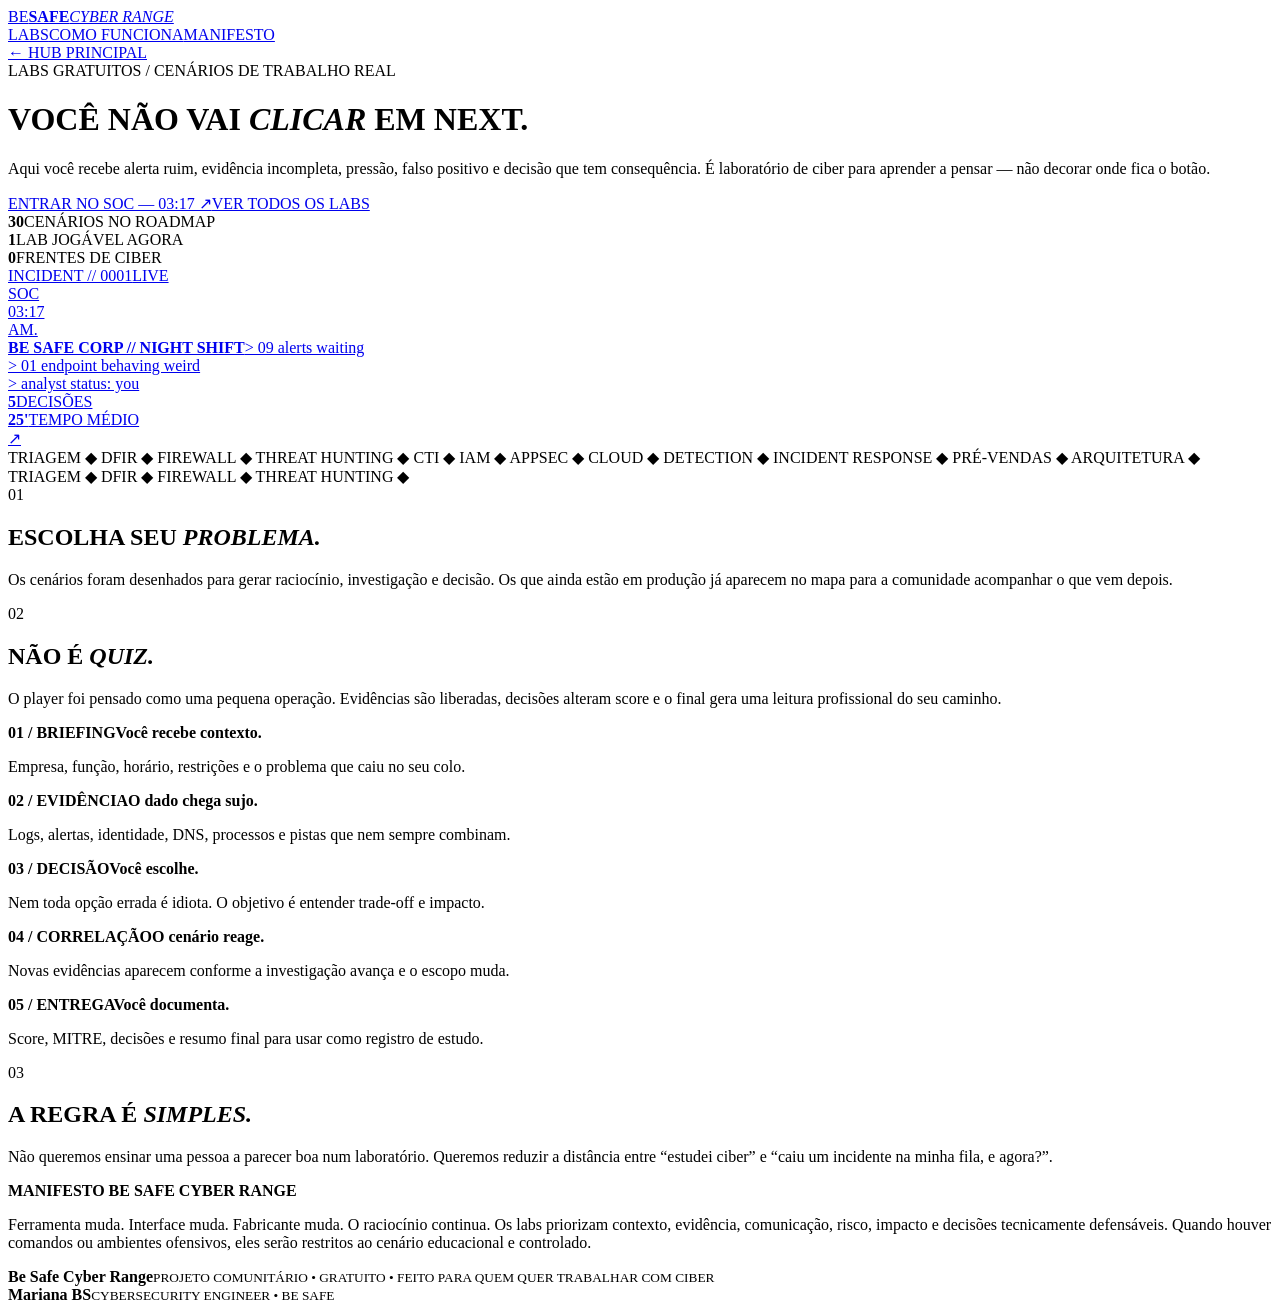
==== index.html @ 9bf20bd2 "Add files via upload" ====
<!doctype html>
<html lang="pt-BR">
<head>
  <meta charset="UTF-8" />
  <meta name="viewport" content="width=device-width, initial-scale=1.0" />
  <meta name="description" content="Be Safe Cyber Range: laboratórios gratuitos de cibersegurança baseados em decisões e cenários de trabalho real." />
  <meta name="theme-color" content="#08090a" />
  <title>Be Safe Cyber Range | Labs que parecem trabalho real</title>
  <link rel="stylesheet" href="assets/styles.css" />
</head>
<body>
  <div class="noise"></div>
  <nav class="nav">
    <a class="brand" href="#top"><span>BE</span><strong>SAFE</strong><i>CYBER RANGE</i></a>
    <div class="nav-links"><a href="#labs">LABS</a><a href="#como-funciona">COMO FUNCIONA</a><a href="#manifesto">MANIFESTO</a></div>
    <a class="nav-cta" href="https://marianabsctba.github.io/Be_Safe_Academy/">← HUB PRINCIPAL</a>
  </nav>

  <header class="hero" id="top">
    <div class="hero-copy">
      <div class="eyebrow"><span></span> LABS GRATUITOS / CENÁRIOS DE TRABALHO REAL</div>
      <h1>VOCÊ NÃO VAI <em>CLICAR</em> EM NEXT.</h1>
      <p>Aqui você recebe alerta ruim, evidência incompleta, pressão, falso positivo e decisão que tem consequência. É laboratório de ciber para aprender a pensar — não decorar onde fica o botão.</p>
      <div class="hero-actions"><a class="button button-primary" href="lab.html?id=soc-0317">ENTRAR NO SOC — 03:17 ↗</a><a class="button button-ghost" href="#labs">VER TODOS OS LABS</a></div>
      <div class="hero-stats">
        <div><strong data-total-labs>30</strong><span>CENÁRIOS NO ROADMAP</span></div>
        <div><strong data-live-labs>1</strong><span>LAB JOGÁVEL AGORA</span></div>
        <div><strong data-track-count>0</strong><span>FRENTES DE CIBER</span></div>
      </div>
    </div>

    <a class="range-card" href="lab.html?id=soc-0317">
      <div class="range-top"><span>INCIDENT // 0001</span><span class="live-dot">LIVE</span></div>
      <div class="range-title">SOC<br>03:17<br>AM.</div>
      <div class="range-terminal"><b>BE SAFE CORP // NIGHT SHIFT</b>&gt; 09 alerts waiting<br>&gt; 01 endpoint behaving weird<br>&gt; analyst status: you<span class="cursor"></span></div>
      <div class="range-footer"><div><strong>5</strong><span>DECISÕES</span></div><div><strong>25'</strong><span>TEMPO MÉDIO</span></div><span class="arrow">↗</span></div>
    </a>
  </header>

  <div class="ticker"><div>TRIAGEM ◆ DFIR ◆ FIREWALL ◆ THREAT HUNTING ◆ CTI ◆ IAM ◆ APPSEC ◆ CLOUD ◆ DETECTION ◆ INCIDENT RESPONSE ◆ PRÉ-VENDAS ◆ ARQUITETURA ◆ TRIAGEM ◆ DFIR ◆ FIREWALL ◆ THREAT HUNTING ◆</div></div>

  <section class="section" id="labs">
    <div class="section-head"><div><span class="section-number">01</span><h2>ESCOLHA SEU <em>PROBLEMA.</em></h2></div><p>Os cenários foram desenhados para gerar raciocínio, investigação e decisão. Os que ainda estão em produção já aparecem no mapa para a comunidade acompanhar o que vem depois.</p></div>
    <div class="filter-bar" id="filters"></div>
    <div class="lab-grid" id="labGrid"></div>
  </section>

  <section class="section alt" id="como-funciona">
    <div class="section-head"><div><span class="section-number">02</span><h2>NÃO É <em>QUIZ.</em></h2></div><p>O player foi pensado como uma pequena operação. Evidências são liberadas, decisões alteram score e o final gera uma leitura profissional do seu caminho.</p></div>
    <div class="workflow-grid">
      <div class="workflow-step"><b>01 / BRIEFING</b><strong>Você recebe contexto.</strong><p>Empresa, função, horário, restrições e o problema que caiu no seu colo.</p></div>
      <div class="workflow-step"><b>02 / EVIDÊNCIA</b><strong>O dado chega sujo.</strong><p>Logs, alertas, identidade, DNS, processos e pistas que nem sempre combinam.</p></div>
      <div class="workflow-step"><b>03 / DECISÃO</b><strong>Você escolhe.</strong><p>Nem toda opção errada é idiota. O objetivo é entender trade-off e impacto.</p></div>
      <div class="workflow-step"><b>04 / CORRELAÇÃO</b><strong>O cenário reage.</strong><p>Novas evidências aparecem conforme a investigação avança e o escopo muda.</p></div>
      <div class="workflow-step"><b>05 / ENTREGA</b><strong>Você documenta.</strong><p>Score, MITRE, decisões e resumo final para usar como registro de estudo.</p></div>
    </div>
  </section>

  <section class="section" id="manifesto">
    <div class="section-head"><div><span class="section-number">03</span><h2>A REGRA É <em>SIMPLES.</em></h2></div><p>Não queremos ensinar uma pessoa a parecer boa num laboratório. Queremos reduzir a distância entre “estudei ciber” e “caiu um incidente na minha fila, e agora?”.</p></div>
    <div class="briefing"><strong>MANIFESTO BE SAFE CYBER RANGE</strong><p>Ferramenta muda. Interface muda. Fabricante muda. O raciocínio continua. Os labs priorizam contexto, evidência, comunicação, risco, impacto e decisões tecnicamente defensáveis. Quando houver comandos ou ambientes ofensivos, eles serão restritos ao cenário educacional e controlado.</p></div>
  </section>

  <footer class="footer"><div><strong>Be Safe Cyber Range</strong><small>PROJETO COMUNITÁRIO • GRATUITO • FEITO PARA QUEM QUER TRABALHAR COM CIBER</small></div><div><strong>Mariana BS</strong><small>CYBERSECURITY ENGINEER • BE SAFE</small></div></footer>

  <script src="data/labs.js"></script>
  <script src="assets/app.js"></script>
</body>
</html>
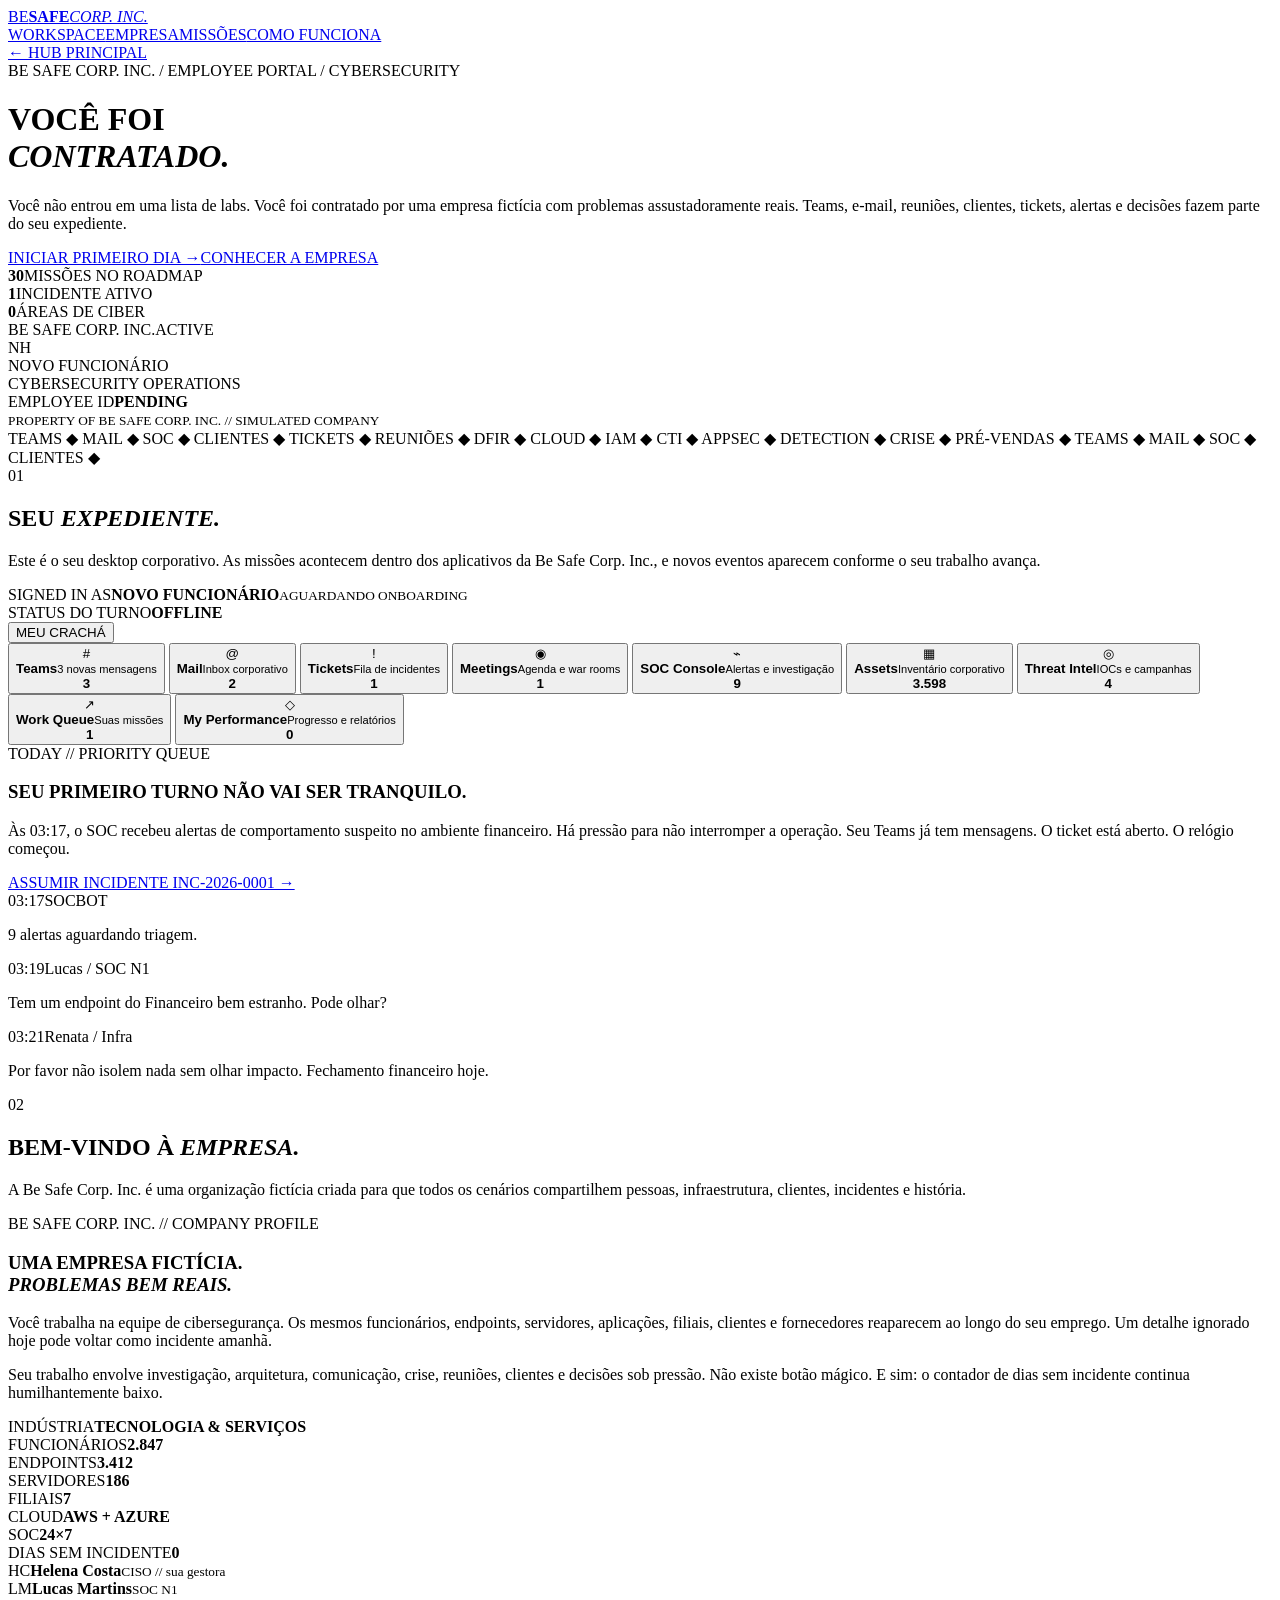
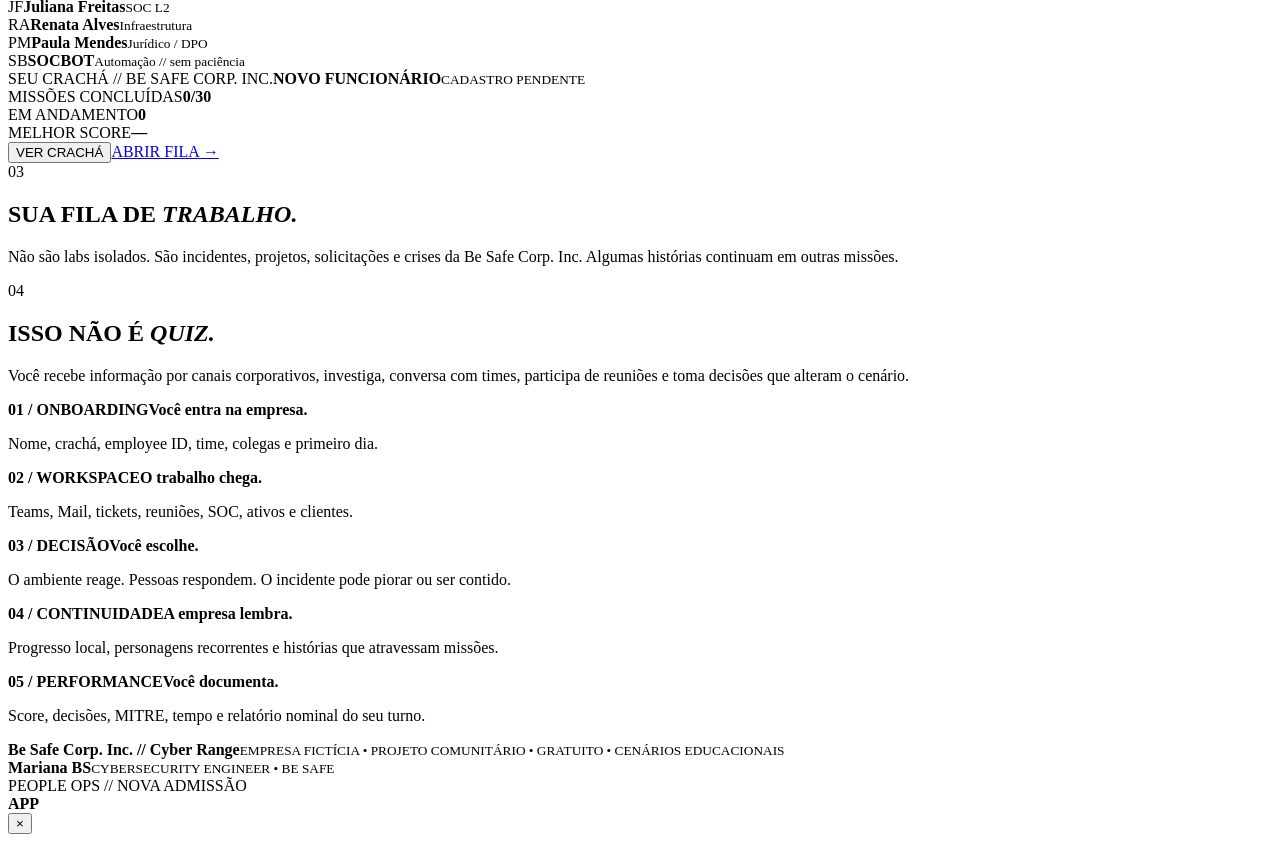
==== commit 31302b65: "Add files via upload" ====
--- a/index.html
+++ b/index.html
@@ -3,65 +3,152 @@
 <head>
   <meta charset="UTF-8" />
   <meta name="viewport" content="width=device-width, initial-scale=1.0" />
-  <meta name="description" content="Be Safe Cyber Range: laboratórios gratuitos de cibersegurança baseados em decisões e cenários de trabalho real." />
+  <meta name="description" content="Be Safe Corp. Inc.: uma empresa fictícia onde você aprende cibersegurança trabalhando em incidentes, projetos, reuniões, tickets e decisões realistas." />
   <meta name="theme-color" content="#08090a" />
-  <title>Be Safe Cyber Range | Labs que parecem trabalho real</title>
+  <title>Be Safe Corp. Inc. | Cyber Range</title>
   <link rel="stylesheet" href="assets/styles.css" />
 </head>
 <body>
   <div class="noise"></div>
   <nav class="nav">
-    <a class="brand" href="#top"><span>BE</span><strong>SAFE</strong><i>CYBER RANGE</i></a>
-    <div class="nav-links"><a href="#labs">LABS</a><a href="#como-funciona">COMO FUNCIONA</a><a href="#manifesto">MANIFESTO</a></div>
+    <a class="brand" href="#top"><span>BE</span><strong>SAFE</strong><i>CORP. INC.</i></a>
+    <div class="nav-links"><a href="#workspace">WORKSPACE</a><a href="#corp">EMPRESA</a><a href="#labs">MISSÕES</a><a href="#como-funciona">COMO FUNCIONA</a></div>
     <a class="nav-cta" href="https://marianabsctba.github.io/Be_Safe_Academy/">← HUB PRINCIPAL</a>
   </nav>
 
   <header class="hero" id="top">
     <div class="hero-copy">
-      <div class="eyebrow"><span></span> LABS GRATUITOS / CENÁRIOS DE TRABALHO REAL</div>
-      <h1>VOCÊ NÃO VAI <em>CLICAR</em> EM NEXT.</h1>
-      <p>Aqui você recebe alerta ruim, evidência incompleta, pressão, falso positivo e decisão que tem consequência. É laboratório de ciber para aprender a pensar — não decorar onde fica o botão.</p>
-      <div class="hero-actions"><a class="button button-primary" href="lab.html?id=soc-0317">ENTRAR NO SOC — 03:17 ↗</a><a class="button button-ghost" href="#labs">VER TODOS OS LABS</a></div>
+      <div class="eyebrow"><span></span> BE SAFE CORP. INC. / EMPLOYEE PORTAL / CYBERSECURITY</div>
+      <h1><span id="heroGreeting">VOCÊ FOI</span><br><em id="heroName">CONTRATADO.</em></h1>
+      <p id="heroCopy">Você não entrou em uma lista de labs. Você foi contratado por uma empresa fictícia com problemas assustadoramente reais. Teams, e-mail, reuniões, clientes, tickets, alertas e decisões fazem parte do seu expediente.</p>
+      <div class="hero-actions"><a class="button button-primary" id="primaryCta" href="#workspace">INICIAR PRIMEIRO DIA →</a><a class="button button-ghost" href="#corp">CONHECER A EMPRESA</a></div>
       <div class="hero-stats">
-        <div><strong data-total-labs>30</strong><span>CENÁRIOS NO ROADMAP</span></div>
-        <div><strong data-live-labs>1</strong><span>LAB JOGÁVEL AGORA</span></div>
-        <div><strong data-track-count>0</strong><span>FRENTES DE CIBER</span></div>
+        <div><strong data-total-labs>30</strong><span>MISSÕES NO ROADMAP</span></div>
+        <div><strong data-live-labs>1</strong><span>INCIDENTE ATIVO</span></div>
+        <div><strong data-track-count>0</strong><span>ÁREAS DE CIBER</span></div>
       </div>
     </div>
 
-    <a class="range-card" href="lab.html?id=soc-0317">
-      <div class="range-top"><span>INCIDENT // 0001</span><span class="live-dot">LIVE</span></div>
-      <div class="range-title">SOC<br>03:17<br>AM.</div>
-      <div class="range-terminal"><b>BE SAFE CORP // NIGHT SHIFT</b>&gt; 09 alerts waiting<br>&gt; 01 endpoint behaving weird<br>&gt; analyst status: you<span class="cursor"></span></div>
-      <div class="range-footer"><div><strong>5</strong><span>DECISÕES</span></div><div><strong>25'</strong><span>TEMPO MÉDIO</span></div><span class="arrow">↗</span></div>
-    </a>
+    <div class="employee-hero-card" id="heroBadge">
+      <div class="employee-card-head"><span>BE SAFE CORP. INC.</span><span class="live-dot">ACTIVE</span></div>
+      <div class="employee-photo" data-worker-initials>NH</div>
+      <div class="employee-card-name" data-worker-full>NOVO FUNCIONÁRIO</div>
+      <div class="employee-card-role">CYBERSECURITY OPERATIONS</div>
+      <div class="employee-card-id"><span>EMPLOYEE ID</span><strong data-worker-id>PENDING</strong></div>
+      <div class="employee-barcode" aria-hidden="true"></div>
+      <small>PROPERTY OF BE SAFE CORP. INC. // SIMULATED COMPANY</small>
+    </div>
   </header>
 
-  <div class="ticker"><div>TRIAGEM ◆ DFIR ◆ FIREWALL ◆ THREAT HUNTING ◆ CTI ◆ IAM ◆ APPSEC ◆ CLOUD ◆ DETECTION ◆ INCIDENT RESPONSE ◆ PRÉ-VENDAS ◆ ARQUITETURA ◆ TRIAGEM ◆ DFIR ◆ FIREWALL ◆ THREAT HUNTING ◆</div></div>
+  <div class="ticker"><div>TEAMS ◆ MAIL ◆ SOC ◆ CLIENTES ◆ TICKETS ◆ REUNIÕES ◆ DFIR ◆ CLOUD ◆ IAM ◆ CTI ◆ APPSEC ◆ DETECTION ◆ CRISE ◆ PRÉ-VENDAS ◆ TEAMS ◆ MAIL ◆ SOC ◆ CLIENTES ◆</div></div>
+
+  <section class="section workspace-section" id="workspace">
+    <div class="section-head"><div><span class="section-number">01</span><h2>SEU <em>EXPEDIENTE.</em></h2></div><p>Este é o seu desktop corporativo. As missões acontecem dentro dos aplicativos da Be Safe Corp. Inc., e novos eventos aparecem conforme o seu trabalho avança.</p></div>
+
+    <div class="workspace-topbar">
+      <div><span class="side-label">SIGNED IN AS</span><strong data-worker-full>NOVO FUNCIONÁRIO</strong><small data-worker-meta>AGUARDANDO ONBOARDING</small></div>
+      <div class="workspace-clock"><span>STATUS DO TURNO</span><strong id="shiftStatus">OFFLINE</strong></div>
+      <button class="button button-ghost" id="editWorker">MEU CRACHÁ</button>
+    </div>
+
+    <div class="app-grid" id="appGrid">
+      <button class="corp-app" data-app="teams"><span class="app-icon">#</span><div><strong>Teams</strong><small>3 novas mensagens</small></div><b>3</b></button>
+      <button class="corp-app" data-app="mail"><span class="app-icon">@</span><div><strong>Mail</strong><small>Inbox corporativo</small></div><b>2</b></button>
+      <button class="corp-app" data-app="tickets"><span class="app-icon">!</span><div><strong>Tickets</strong><small>Fila de incidentes</small></div><b>1</b></button>
+      <button class="corp-app" data-app="meetings"><span class="app-icon">◉</span><div><strong>Meetings</strong><small>Agenda e war rooms</small></div><b>1</b></button>
+      <button class="corp-app" data-app="soc"><span class="app-icon">⌁</span><div><strong>SOC Console</strong><small>Alertas e investigação</small></div><b class="danger-pill">9</b></button>
+      <button class="corp-app" data-app="assets"><span class="app-icon">▦</span><div><strong>Assets</strong><small>Inventário corporativo</small></div><b>3.598</b></button>
+      <button class="corp-app" data-app="cti"><span class="app-icon">◎</span><div><strong>Threat Intel</strong><small>IOCs e campanhas</small></div><b>4</b></button>
+      <button class="corp-app" data-app="missions"><span class="app-icon">↗</span><div><strong>Work Queue</strong><small>Suas missões</small></div><b data-live-labs>1</b></button>
+      <button class="corp-app" data-app="performance"><span class="app-icon">◇</span><div><strong>My Performance</strong><small>Progresso e relatórios</small></div><b id="appCompleted">0</b></button>
+    </div>
+
+    <div class="shift-board">
+      <div class="shift-main">
+        <div class="scenario-kicker">TODAY // PRIORITY QUEUE</div>
+        <h3>SEU PRIMEIRO TURNO NÃO VAI SER TRANQUILO.</h3>
+        <p>Às 03:17, o SOC recebeu alertas de comportamento suspeito no ambiente financeiro. Há pressão para não interromper a operação. Seu Teams já tem mensagens. O ticket está aberto. O relógio começou.</p>
+        <a class="button button-lime" href="lab.html?id=soc-0317">ASSUMIR INCIDENTE INC-2026-0001 →</a>
+      </div>
+      <div class="shift-feed" id="shiftFeed">
+        <div><time>03:17</time><span>SOCBOT</span><p>9 alertas aguardando triagem.</p></div>
+        <div><time>03:19</time><span>Lucas / SOC N1</span><p>Tem um endpoint do Financeiro bem estranho. Pode olhar?</p></div>
+        <div><time>03:21</time><span>Renata / Infra</span><p>Por favor não isolem nada sem olhar impacto. Fechamento financeiro hoje.</p></div>
+      </div>
+    </div>
+  </section>
+
+  <section class="section corp-section" id="corp">
+    <div class="section-head"><div><span class="section-number">02</span><h2>BEM-VINDO À <em>EMPRESA.</em></h2></div><p>A Be Safe Corp. Inc. é uma organização fictícia criada para que todos os cenários compartilhem pessoas, infraestrutura, clientes, incidentes e história.</p></div>
+    <div class="corp-layout">
+      <article class="corp-intro">
+        <div class="scenario-kicker">BE SAFE CORP. INC. // COMPANY PROFILE</div>
+        <h3>UMA EMPRESA FICTÍCIA.<br><em>PROBLEMAS BEM REAIS.</em></h3>
+        <p>Você trabalha na equipe de cibersegurança. Os mesmos funcionários, endpoints, servidores, aplicações, filiais, clientes e fornecedores reaparecem ao longo do seu emprego. Um detalhe ignorado hoje pode voltar como incidente amanhã.</p>
+        <p>Seu trabalho envolve investigação, arquitetura, comunicação, crise, reuniões, clientes e decisões sob pressão. Não existe botão mágico. E sim: o contador de dias sem incidente continua humilhantemente baixo.</p>
+      </article>
+      <div class="corp-facts">
+        <div><span>INDÚSTRIA</span><strong>TECNOLOGIA & SERVIÇOS</strong></div>
+        <div><span>FUNCIONÁRIOS</span><strong>2.847</strong></div>
+        <div><span>ENDPOINTS</span><strong>3.412</strong></div>
+        <div><span>SERVIDORES</span><strong>186</strong></div>
+        <div><span>FILIAIS</span><strong>7</strong></div>
+        <div><span>CLOUD</span><strong>AWS + AZURE</strong></div>
+        <div><span>SOC</span><strong>24×7</strong></div>
+        <div class="danger-fact"><span>DIAS SEM INCIDENTE</span><strong>0</strong></div>
+      </div>
+    </div>
+
+    <div class="team-strip">
+      <div><span>HC</span><strong>Helena Costa</strong><small>CISO // sua gestora</small></div>
+      <div><span>LM</span><strong>Lucas Martins</strong><small>SOC N1</small></div>
+      <div><span>JF</span><strong>Juliana Freitas</strong><small>SOC L2</small></div>
+      <div><span>RA</span><strong>Renata Alves</strong><small>Infraestrutura</small></div>
+      <div><span>PM</span><strong>Paula Mendes</strong><small>Jurídico / DPO</small></div>
+      <div><span>SB</span><strong>SOCBOT</strong><small>Automação // sem paciência</small></div>
+    </div>
+
+    <div class="worker-dashboard" id="workerDashboard">
+      <div class="worker-id-block"><span class="side-label">SEU CRACHÁ // BE SAFE CORP. INC.</span><strong id="workerName">NOVO FUNCIONÁRIO</strong><small id="workerMeta">CADASTRO PENDENTE</small></div>
+      <div class="worker-metric"><span>MISSÕES CONCLUÍDAS</span><strong id="workerCompleted">0/30</strong></div>
+      <div class="worker-metric"><span>EM ANDAMENTO</span><strong id="workerActive">0</strong></div>
+      <div class="worker-metric"><span>MELHOR SCORE</span><strong id="workerBest">—</strong></div>
+      <div class="worker-actions"><button class="button button-ghost" id="viewBadge">VER CRACHÁ</button><a class="button button-lime" id="continueShift" href="#labs">ABRIR FILA →</a></div>
+    </div>
+  </section>
 
   <section class="section" id="labs">
-    <div class="section-head"><div><span class="section-number">01</span><h2>ESCOLHA SEU <em>PROBLEMA.</em></h2></div><p>Os cenários foram desenhados para gerar raciocínio, investigação e decisão. Os que ainda estão em produção já aparecem no mapa para a comunidade acompanhar o que vem depois.</p></div>
+    <div class="section-head"><div><span class="section-number">03</span><h2>SUA FILA DE <em>TRABALHO.</em></h2></div><p>Não são labs isolados. São incidentes, projetos, solicitações e crises da Be Safe Corp. Inc. Algumas histórias continuam em outras missões.</p></div>
     <div class="filter-bar" id="filters"></div>
     <div class="lab-grid" id="labGrid"></div>
   </section>
 
   <section class="section alt" id="como-funciona">
-    <div class="section-head"><div><span class="section-number">02</span><h2>NÃO É <em>QUIZ.</em></h2></div><p>O player foi pensado como uma pequena operação. Evidências são liberadas, decisões alteram score e o final gera uma leitura profissional do seu caminho.</p></div>
+    <div class="section-head"><div><span class="section-number">04</span><h2>ISSO NÃO É <em>QUIZ.</em></h2></div><p>Você recebe informação por canais corporativos, investiga, conversa com times, participa de reuniões e toma decisões que alteram o cenário.</p></div>
     <div class="workflow-grid">
-      <div class="workflow-step"><b>01 / BRIEFING</b><strong>Você recebe contexto.</strong><p>Empresa, função, horário, restrições e o problema que caiu no seu colo.</p></div>
-      <div class="workflow-step"><b>02 / EVIDÊNCIA</b><strong>O dado chega sujo.</strong><p>Logs, alertas, identidade, DNS, processos e pistas que nem sempre combinam.</p></div>
-      <div class="workflow-step"><b>03 / DECISÃO</b><strong>Você escolhe.</strong><p>Nem toda opção errada é idiota. O objetivo é entender trade-off e impacto.</p></div>
-      <div class="workflow-step"><b>04 / CORRELAÇÃO</b><strong>O cenário reage.</strong><p>Novas evidências aparecem conforme a investigação avança e o escopo muda.</p></div>
-      <div class="workflow-step"><b>05 / ENTREGA</b><strong>Você documenta.</strong><p>Score, MITRE, decisões e resumo final para usar como registro de estudo.</p></div>
+      <div class="workflow-step"><b>01 / ONBOARDING</b><strong>Você entra na empresa.</strong><p>Nome, crachá, employee ID, time, colegas e primeiro dia.</p></div>
+      <div class="workflow-step"><b>02 / WORKSPACE</b><strong>O trabalho chega.</strong><p>Teams, Mail, tickets, reuniões, SOC, ativos e clientes.</p></div>
+      <div class="workflow-step"><b>03 / DECISÃO</b><strong>Você escolhe.</strong><p>O ambiente reage. Pessoas respondem. O incidente pode piorar ou ser contido.</p></div>
+      <div class="workflow-step"><b>04 / CONTINUIDADE</b><strong>A empresa lembra.</strong><p>Progresso local, personagens recorrentes e histórias que atravessam missões.</p></div>
+      <div class="workflow-step"><b>05 / PERFORMANCE</b><strong>Você documenta.</strong><p>Score, decisões, MITRE, tempo e relatório nominal do seu turno.</p></div>
     </div>
   </section>
 
-  <section class="section" id="manifesto">
-    <div class="section-head"><div><span class="section-number">03</span><h2>A REGRA É <em>SIMPLES.</em></h2></div><p>Não queremos ensinar uma pessoa a parecer boa num laboratório. Queremos reduzir a distância entre “estudei ciber” e “caiu um incidente na minha fila, e agora?”.</p></div>
-    <div class="briefing"><strong>MANIFESTO BE SAFE CYBER RANGE</strong><p>Ferramenta muda. Interface muda. Fabricante muda. O raciocínio continua. Os labs priorizam contexto, evidência, comunicação, risco, impacto e decisões tecnicamente defensáveis. Quando houver comandos ou ambientes ofensivos, eles serão restritos ao cenário educacional e controlado.</p></div>
-  </section>
+  <footer class="footer"><div><strong>Be Safe Corp. Inc. // Cyber Range</strong><small>EMPRESA FICTÍCIA • PROJETO COMUNITÁRIO • GRATUITO • CENÁRIOS EDUCACIONAIS</small></div><div><strong>Mariana BS</strong><small>CYBERSECURITY ENGINEER • BE SAFE</small></div></footer>
 
-  <footer class="footer"><div><strong>Be Safe Cyber Range</strong><small>PROJETO COMUNITÁRIO • GRATUITO • FEITO PARA QUEM QUER TRABALHAR COM CIBER</small></div><div><strong>Mariana BS</strong><small>CYBERSECURITY ENGINEER • BE SAFE</small></div></footer>
+  <div class="onboarding-overlay" id="onboardingOverlay" aria-hidden="true">
+    <div class="onboarding-shell" role="dialog" aria-modal="true" aria-labelledby="onboardingTitle">
+      <div class="onboarding-progress"><span id="onboardingStepLabel">PEOPLE OPS // NOVA ADMISSÃO</span><div><i id="onboardingProgress"></i></div></div>
+      <div id="onboardingContent"></div>
+    </div>
+  </div>
+
+  <div class="app-overlay" id="appOverlay" aria-hidden="true">
+    <div class="app-window" role="dialog" aria-modal="true">
+      <div class="app-window-bar"><div><span class="app-dot"></span><strong id="appWindowTitle">APP</strong></div><button id="closeApp" aria-label="Fechar">×</button></div>
+      <div class="app-window-body" id="appWindowBody"></div>
+    </div>
+  </div>
 
   <script src="data/labs.js"></script>
   <script src="assets/app.js"></script>
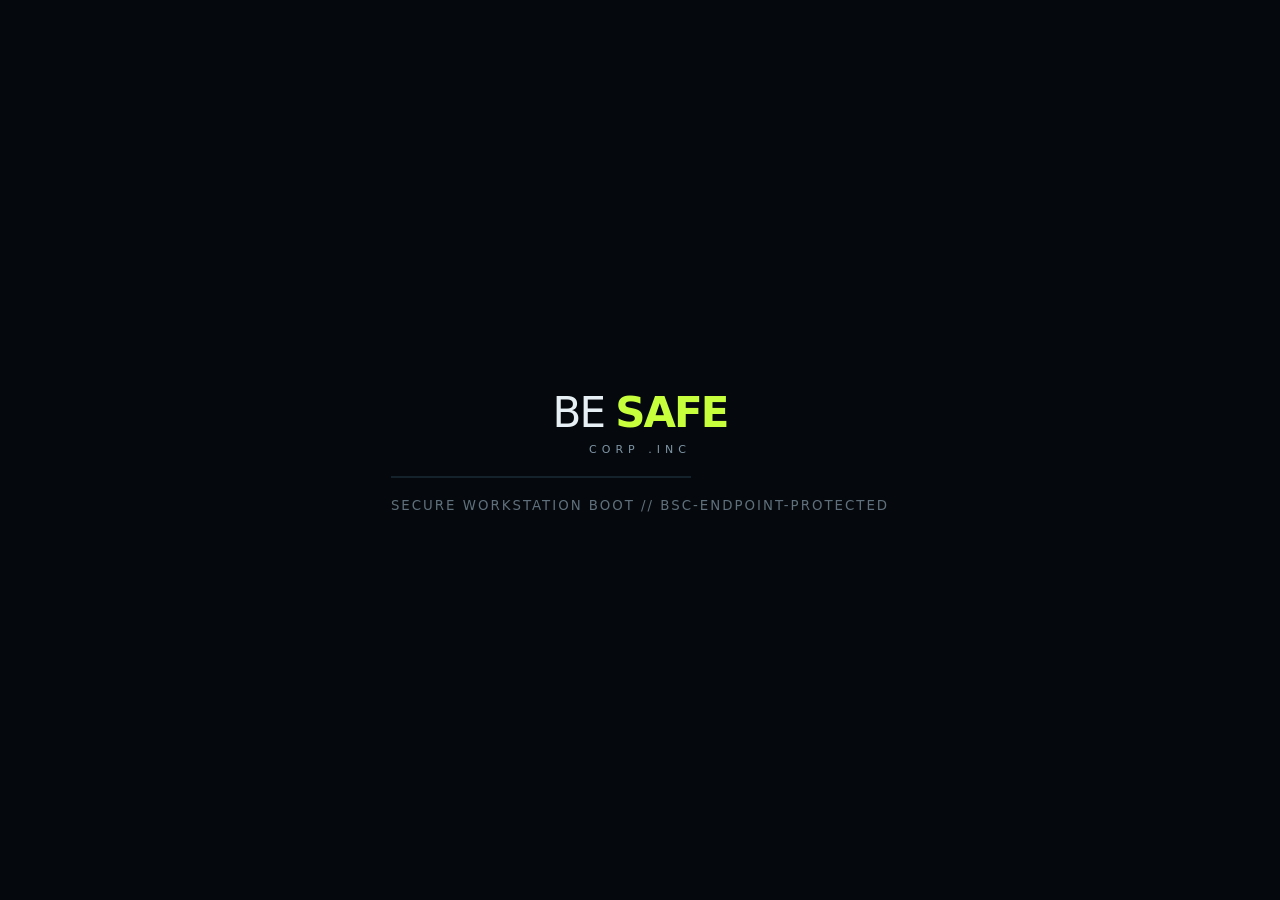
==== commit fe8b78b2: "Add files via upload" ====
--- a/index.html
+++ b/index.html
@@ -2,155 +2,63 @@
 <html lang="pt-BR">
 <head>
   <meta charset="UTF-8" />
-  <meta name="viewport" content="width=device-width, initial-scale=1.0" />
-  <meta name="description" content="Be Safe Corp. Inc.: uma empresa fictícia onde você aprende cibersegurança trabalhando em incidentes, projetos, reuniões, tickets e decisões realistas." />
-  <meta name="theme-color" content="#08090a" />
-  <title>Be Safe Corp. Inc. | Cyber Range</title>
+  <meta name="viewport" content="width=device-width,initial-scale=1" />
+  <meta name="theme-color" content="#091018" />
+  <meta name="description" content="Be Safe Corp .Inc Cyber Range — uma empresa simulada persistente para aprender cibersegurança trabalhando." />
+  <title>Be Safe Corp .Inc // Cyber Range Enterprise</title>
   <link rel="stylesheet" href="assets/styles.css" />
 </head>
 <body>
-  <div class="noise"></div>
-  <nav class="nav">
-    <a class="brand" href="#top"><span>BE</span><strong>SAFE</strong><i>CORP. INC.</i></a>
-    <div class="nav-links"><a href="#workspace">WORKSPACE</a><a href="#corp">EMPRESA</a><a href="#labs">MISSÕES</a><a href="#como-funciona">COMO FUNCIONA</a></div>
-    <a class="nav-cta" href="https://marianabsctba.github.io/Be_Safe_Academy/">← HUB PRINCIPAL</a>
-  </nav>
+  <div id="boot" class="boot"><div class="boot-logo">BE <b>SAFE</b><span>CORP .INC</span></div><div class="boot-line"></div><small>SECURE WORKSTATION BOOT // BSC-ENDPOINT-PROTECTED</small></div>
 
-  <header class="hero" id="top">
-    <div class="hero-copy">
-      <div class="eyebrow"><span></span> BE SAFE CORP. INC. / EMPLOYEE PORTAL / CYBERSECURITY</div>
-      <h1><span id="heroGreeting">VOCÊ FOI</span><br><em id="heroName">CONTRATADO.</em></h1>
-      <p id="heroCopy">Você não entrou em uma lista de labs. Você foi contratado por uma empresa fictícia com problemas assustadoramente reais. Teams, e-mail, reuniões, clientes, tickets, alertas e decisões fazem parte do seu expediente.</p>
-      <div class="hero-actions"><a class="button button-primary" id="primaryCta" href="#workspace">INICIAR PRIMEIRO DIA →</a><a class="button button-ghost" href="#corp">CONHECER A EMPRESA</a></div>
-      <div class="hero-stats">
-        <div><strong data-total-labs>30</strong><span>MISSÕES NO ROADMAP</span></div>
-        <div><strong data-live-labs>1</strong><span>INCIDENTE ATIVO</span></div>
-        <div><strong data-track-count>0</strong><span>ÁREAS DE CIBER</span></div>
-      </div>
-    </div>
-
-    <div class="employee-hero-card" id="heroBadge">
-      <div class="employee-card-head"><span>BE SAFE CORP. INC.</span><span class="live-dot">ACTIVE</span></div>
-      <div class="employee-photo" data-worker-initials>NH</div>
-      <div class="employee-card-name" data-worker-full>NOVO FUNCIONÁRIO</div>
-      <div class="employee-card-role">CYBERSECURITY OPERATIONS</div>
-      <div class="employee-card-id"><span>EMPLOYEE ID</span><strong data-worker-id>PENDING</strong></div>
-      <div class="employee-barcode" aria-hidden="true"></div>
-      <small>PROPERTY OF BE SAFE CORP. INC. // SIMULATED COMPANY</small>
-    </div>
-  </header>
-
-  <div class="ticker"><div>TEAMS ◆ MAIL ◆ SOC ◆ CLIENTES ◆ TICKETS ◆ REUNIÕES ◆ DFIR ◆ CLOUD ◆ IAM ◆ CTI ◆ APPSEC ◆ DETECTION ◆ CRISE ◆ PRÉ-VENDAS ◆ TEAMS ◆ MAIL ◆ SOC ◆ CLIENTES ◆</div></div>
-
-  <section class="section workspace-section" id="workspace">
-    <div class="section-head"><div><span class="section-number">01</span><h2>SEU <em>EXPEDIENTE.</em></h2></div><p>Este é o seu desktop corporativo. As missões acontecem dentro dos aplicativos da Be Safe Corp. Inc., e novos eventos aparecem conforme o seu trabalho avança.</p></div>
-
-    <div class="workspace-topbar">
-      <div><span class="side-label">SIGNED IN AS</span><strong data-worker-full>NOVO FUNCIONÁRIO</strong><small data-worker-meta>AGUARDANDO ONBOARDING</small></div>
-      <div class="workspace-clock"><span>STATUS DO TURNO</span><strong id="shiftStatus">OFFLINE</strong></div>
-      <button class="button button-ghost" id="editWorker">MEU CRACHÁ</button>
-    </div>
-
-    <div class="app-grid" id="appGrid">
-      <button class="corp-app" data-app="teams"><span class="app-icon">#</span><div><strong>Teams</strong><small>3 novas mensagens</small></div><b>3</b></button>
-      <button class="corp-app" data-app="mail"><span class="app-icon">@</span><div><strong>Mail</strong><small>Inbox corporativo</small></div><b>2</b></button>
-      <button class="corp-app" data-app="tickets"><span class="app-icon">!</span><div><strong>Tickets</strong><small>Fila de incidentes</small></div><b>1</b></button>
-      <button class="corp-app" data-app="meetings"><span class="app-icon">◉</span><div><strong>Meetings</strong><small>Agenda e war rooms</small></div><b>1</b></button>
-      <button class="corp-app" data-app="soc"><span class="app-icon">⌁</span><div><strong>SOC Console</strong><small>Alertas e investigação</small></div><b class="danger-pill">9</b></button>
-      <button class="corp-app" data-app="assets"><span class="app-icon">▦</span><div><strong>Assets</strong><small>Inventário corporativo</small></div><b>3.598</b></button>
-      <button class="corp-app" data-app="cti"><span class="app-icon">◎</span><div><strong>Threat Intel</strong><small>IOCs e campanhas</small></div><b>4</b></button>
-      <button class="corp-app" data-app="missions"><span class="app-icon">↗</span><div><strong>Work Queue</strong><small>Suas missões</small></div><b data-live-labs>1</b></button>
-      <button class="corp-app" data-app="performance"><span class="app-icon">◇</span><div><strong>My Performance</strong><small>Progresso e relatórios</small></div><b id="appCompleted">0</b></button>
-    </div>
-
-    <div class="shift-board">
-      <div class="shift-main">
-        <div class="scenario-kicker">TODAY // PRIORITY QUEUE</div>
-        <h3>SEU PRIMEIRO TURNO NÃO VAI SER TRANQUILO.</h3>
-        <p>Às 03:17, o SOC recebeu alertas de comportamento suspeito no ambiente financeiro. Há pressão para não interromper a operação. Seu Teams já tem mensagens. O ticket está aberto. O relógio começou.</p>
-        <a class="button button-lime" href="lab.html?id=soc-0317">ASSUMIR INCIDENTE INC-2026-0001 →</a>
-      </div>
-      <div class="shift-feed" id="shiftFeed">
-        <div><time>03:17</time><span>SOCBOT</span><p>9 alertas aguardando triagem.</p></div>
-        <div><time>03:19</time><span>Lucas / SOC N1</span><p>Tem um endpoint do Financeiro bem estranho. Pode olhar?</p></div>
-        <div><time>03:21</time><span>Renata / Infra</span><p>Por favor não isolem nada sem olhar impacto. Fechamento financeiro hoje.</p></div>
+  <section id="onboarding" class="onboarding hidden" aria-modal="true">
+    <div class="onboard-panel">
+      <div class="onboard-brand"><span>BE SAFE CORP .INC</span><small>PEOPLE & CYBERSECURITY // EMPLOYEE ONBOARDING</small></div>
+      <div class="onboard-grid">
+        <div>
+          <div class="eyebrow">WELCOME TO THE COMPANY</div>
+          <h1>Seu primeiro dia<br><em>começa agora.</em></h1>
+          <p>Isso não é uma lista de labs. Você recebe uma identidade corporativa, uma workstation e acesso às ferramentas da Be Safe Corp .Inc. O sistema observa o que você faz, em que ordem e com qual impacto.</p>
+          <div class="onboard-facts"><span>642 funcionários</span><span>718 endpoints</span><span>82 servidores</span><span>7 sites</span></div>
+        </div>
+        <form id="onboardForm" class="onboard-form">
+          <label>Nome do funcionário<input id="workerName" autocomplete="name" required minlength="3" placeholder="Seu nome completo" /></label>
+          <label>Cargo inicial<select id="workerRole"><option>Cybersecurity Analyst I</option><option>SOC Analyst I</option><option>Security Engineer I</option><option>DFIR Analyst I</option><option>Network Security Analyst I</option></select></label>
+          <label>Equipe<select id="workerTeam"><option>Cybersecurity Operations</option><option>SOC</option><option>Security Engineering</option><option>Incident Response</option></select></label>
+          <button class="primary big" type="submit">CRIAR IDENTIDADE CORPORATIVA →</button>
+          <small>Seu progresso fica salvo neste navegador. Nenhum dado é enviado para a Be Safe Corp .Inc — ela é uma empresa fictícia.</small>
+        </form>
       </div>
     </div>
   </section>
 
-  <section class="section corp-section" id="corp">
-    <div class="section-head"><div><span class="section-number">02</span><h2>BEM-VINDO À <em>EMPRESA.</em></h2></div><p>A Be Safe Corp. Inc. é uma organização fictícia criada para que todos os cenários compartilhem pessoas, infraestrutura, clientes, incidentes e história.</p></div>
-    <div class="corp-layout">
-      <article class="corp-intro">
-        <div class="scenario-kicker">BE SAFE CORP. INC. // COMPANY PROFILE</div>
-        <h3>UMA EMPRESA FICTÍCIA.<br><em>PROBLEMAS BEM REAIS.</em></h3>
-        <p>Você trabalha na equipe de cibersegurança. Os mesmos funcionários, endpoints, servidores, aplicações, filiais, clientes e fornecedores reaparecem ao longo do seu emprego. Um detalhe ignorado hoje pode voltar como incidente amanhã.</p>
-        <p>Seu trabalho envolve investigação, arquitetura, comunicação, crise, reuniões, clientes e decisões sob pressão. Não existe botão mágico. E sim: o contador de dias sem incidente continua humilhantemente baixo.</p>
-      </article>
-      <div class="corp-facts">
-        <div><span>INDÚSTRIA</span><strong>TECNOLOGIA & SERVIÇOS</strong></div>
-        <div><span>FUNCIONÁRIOS</span><strong>2.847</strong></div>
-        <div><span>ENDPOINTS</span><strong>3.412</strong></div>
-        <div><span>SERVIDORES</span><strong>186</strong></div>
-        <div><span>FILIAIS</span><strong>7</strong></div>
-        <div><span>CLOUD</span><strong>AWS + AZURE</strong></div>
-        <div><span>SOC</span><strong>24×7</strong></div>
-        <div class="danger-fact"><span>DIAS SEM INCIDENTE</span><strong>0</strong></div>
-      </div>
-    </div>
+  <main id="desktop" class="desktop hidden">
+    <header class="osbar">
+      <button id="startButton" class="start-button"><span class="bsmark">BS</span><strong>BE SAFE</strong></button>
+      <div class="os-context"><span id="corpClock">08:07</span><b>BSC-HQ-SP</b><small>SECURE VLAN 50</small></div>
+      <div class="os-status"><button id="missionButton" class="status-pill mission-pill">MISSION <b id="missionStatus">0/0</b></button><button id="notifButton" class="status-pill">NOTICES <b id="notifCount">0</b></button><button id="profileButton" class="profile-chip"><span id="profileInitials">BS</span><div><b id="profileName">Employee</b><small id="profileRole">Cybersecurity Analyst</small></div></button></div>
+    </header>
 
-    <div class="team-strip">
-      <div><span>HC</span><strong>Helena Costa</strong><small>CISO // sua gestora</small></div>
-      <div><span>LM</span><strong>Lucas Martins</strong><small>SOC N1</small></div>
-      <div><span>JF</span><strong>Juliana Freitas</strong><small>SOC L2</small></div>
-      <div><span>RA</span><strong>Renata Alves</strong><small>Infraestrutura</small></div>
-      <div><span>PM</span><strong>Paula Mendes</strong><small>Jurídico / DPO</small></div>
-      <div><span>SB</span><strong>SOCBOT</strong><small>Automação // sem paciência</small></div>
-    </div>
+    <section class="desktop-area">
+      <div class="wallpaper-copy"><div class="wallpaper-kicker">BE SAFE CORP .INC // SECURITY OPERATIONS</div><h2 id="wallGreeting">BOM DIA.</h2><p>Seu trabalho está nos consoles, tickets, mensagens e evidências. Não existe botão “resposta correta”.</p></div>
+      <div id="desktopIcons" class="desktop-icons"></div>
+      <div id="windowLayer" class="window-layer"></div>
+      <aside id="missionRail" class="mission-rail hidden"></aside>
+      <aside id="notifRail" class="notif-rail hidden"></aside>
+      <aside id="startMenu" class="start-menu hidden"></aside>
+    </section>
 
-    <div class="worker-dashboard" id="workerDashboard">
-      <div class="worker-id-block"><span class="side-label">SEU CRACHÁ // BE SAFE CORP. INC.</span><strong id="workerName">NOVO FUNCIONÁRIO</strong><small id="workerMeta">CADASTRO PENDENTE</small></div>
-      <div class="worker-metric"><span>MISSÕES CONCLUÍDAS</span><strong id="workerCompleted">0/30</strong></div>
-      <div class="worker-metric"><span>EM ANDAMENTO</span><strong id="workerActive">0</strong></div>
-      <div class="worker-metric"><span>MELHOR SCORE</span><strong id="workerBest">—</strong></div>
-      <div class="worker-actions"><button class="button button-ghost" id="viewBadge">VER CRACHÁ</button><a class="button button-lime" id="continueShift" href="#labs">ABRIR FILA →</a></div>
-    </div>
-  </section>
+    <footer class="dock"><div id="dockApps" class="dock-apps"></div><div class="dock-right"><span class="live-dot"></span><span id="shiftLabel">SHIFT 01 // ACTIVE</span></div></footer>
+  </main>
 
-  <section class="section" id="labs">
-    <div class="section-head"><div><span class="section-number">03</span><h2>SUA FILA DE <em>TRABALHO.</em></h2></div><p>Não são labs isolados. São incidentes, projetos, solicitações e crises da Be Safe Corp. Inc. Algumas histórias continuam em outras missões.</p></div>
-    <div class="filter-bar" id="filters"></div>
-    <div class="lab-grid" id="labGrid"></div>
-  </section>
+  <div id="toastStack" class="toast-stack"></div>
 
-  <section class="section alt" id="como-funciona">
-    <div class="section-head"><div><span class="section-number">04</span><h2>ISSO NÃO É <em>QUIZ.</em></h2></div><p>Você recebe informação por canais corporativos, investiga, conversa com times, participa de reuniões e toma decisões que alteram o cenário.</p></div>
-    <div class="workflow-grid">
-      <div class="workflow-step"><b>01 / ONBOARDING</b><strong>Você entra na empresa.</strong><p>Nome, crachá, employee ID, time, colegas e primeiro dia.</p></div>
-      <div class="workflow-step"><b>02 / WORKSPACE</b><strong>O trabalho chega.</strong><p>Teams, Mail, tickets, reuniões, SOC, ativos e clientes.</p></div>
-      <div class="workflow-step"><b>03 / DECISÃO</b><strong>Você escolhe.</strong><p>O ambiente reage. Pessoas respondem. O incidente pode piorar ou ser contido.</p></div>
-      <div class="workflow-step"><b>04 / CONTINUIDADE</b><strong>A empresa lembra.</strong><p>Progresso local, personagens recorrentes e histórias que atravessam missões.</p></div>
-      <div class="workflow-step"><b>05 / PERFORMANCE</b><strong>Você documenta.</strong><p>Score, decisões, MITRE, tempo e relatório nominal do seu turno.</p></div>
-    </div>
-  </section>
-
-  <footer class="footer"><div><strong>Be Safe Corp. Inc. // Cyber Range</strong><small>EMPRESA FICTÍCIA • PROJETO COMUNITÁRIO • GRATUITO • CENÁRIOS EDUCACIONAIS</small></div><div><strong>Mariana BS</strong><small>CYBERSECURITY ENGINEER • BE SAFE</small></div></footer>
-
-  <div class="onboarding-overlay" id="onboardingOverlay" aria-hidden="true">
-    <div class="onboarding-shell" role="dialog" aria-modal="true" aria-labelledby="onboardingTitle">
-      <div class="onboarding-progress"><span id="onboardingStepLabel">PEOPLE OPS // NOVA ADMISSÃO</span><div><i id="onboardingProgress"></i></div></div>
-      <div id="onboardingContent"></div>
-    </div>
-  </div>
-
-  <div class="app-overlay" id="appOverlay" aria-hidden="true">
-    <div class="app-window" role="dialog" aria-modal="true">
-      <div class="app-window-bar"><div><span class="app-dot"></span><strong id="appWindowTitle">APP</strong></div><button id="closeApp" aria-label="Fechar">×</button></div>
-      <div class="app-window-body" id="appWindowBody"></div>
-    </div>
-  </div>
-
-  <script src="data/labs.js"></script>
+  <script src="data/corp-data.js"></script>
+  <script src="data/enterprise-data.js"></script>
+  <script src="assets/range-core.js"></script>
+  <script src="assets/report.js"></script>
+  <script src="assets/apps.js"></script>
+  <script src="assets/enterprise-apps.js"></script>
   <script src="assets/app.js"></script>
 </body>
 </html>
--- a/assets/styles.css
+++ b/assets/styles.css
@@ -0,0 +1,9 @@
+:root{--bg:#081018;--panel:#0d1721;--panel2:#111f2b;--line:#203342;--text:#e7f0f5;--muted:#7f95a5;--lime:#c8ff3d;--cyan:#3de7ff;--pink:#ff3d98;--orange:#ff8a3d;--red:#ff5e62;--green:#57e389;--shadow:0 28px 80px rgba(0,0,0,.5)}*{box-sizing:border-box}html,body{margin:0;height:100%;overflow:hidden;background:#05090d;color:var(--text);font-family:Inter,ui-sans-serif,system-ui,-apple-system,BlinkMacSystemFont,"Segoe UI",sans-serif}button,input,select,textarea{font:inherit}button{color:inherit}.hidden{display:none!important}.boot{position:fixed;inset:0;display:grid;place-content:center;gap:20px;background:#05090d;z-index:9999;text-align:center}.boot-logo{font-size:42px;font-weight:300;letter-spacing:-2px}.boot-logo b{color:var(--lime)}.boot-logo span{display:block;font-size:11px;letter-spacing:5px;color:var(--muted);margin-top:6px}.boot-line{height:2px;width:300px;background:#14222c;overflow:hidden}.boot-line:after{content:"";display:block;height:100%;width:45%;background:var(--lime);animation:load 1.2s ease-in-out forwards}@keyframes load{from{transform:translateX(-110%)}to{transform:translateX(225%)}}.boot small{color:#5f707c;letter-spacing:2px}.onboarding{position:fixed;inset:0;background:radial-gradient(circle at 70% 15%,#173345 0,transparent 34%),linear-gradient(135deg,#071017,#05090d 70%);display:grid;place-items:center;padding:28px;z-index:500}.onboard-panel{width:min(1180px,96vw);border:1px solid #263a49;background:rgba(9,17,24,.92);box-shadow:var(--shadow);border-radius:22px;overflow:hidden}.onboard-brand{padding:18px 24px;border-bottom:1px solid #1d2e3b;display:flex;justify-content:space-between}.onboard-brand span{font-weight:900;letter-spacing:1px}.onboard-brand small{color:var(--muted);letter-spacing:1px}.onboard-grid{display:grid;grid-template-columns:1.1fr .9fr;gap:60px;padding:62px}.eyebrow{font-size:11px;letter-spacing:2.5px;color:var(--cyan);font-weight:900}.onboard-grid h1{font-size:62px;line-height:.95;letter-spacing:-4px;margin:16px 0 22px}.onboard-grid h1 em{font-style:normal;color:var(--lime)}.onboard-grid p{max-width:680px;color:#9eb0bc;font-size:17px;line-height:1.65}.onboard-facts{display:flex;flex-wrap:wrap;gap:8px;margin-top:28px}.onboard-facts span{padding:8px 11px;border:1px solid #294153;background:#0d1821;border-radius:999px;color:#c8d4dc;font-size:12px}.onboard-form{display:flex;flex-direction:column;gap:18px;padding:28px;background:#0b151e;border:1px solid #223746;border-radius:18px}.onboard-form label{display:grid;gap:8px;color:#9cb0bd;font-size:12px;font-weight:800;letter-spacing:.7px}.onboard-form input,.onboard-form select{background:#071017;border:1px solid #294255;color:#eef7fb;padding:14px;border-radius:10px;outline:none}.onboard-form input:focus,.onboard-form select:focus{border-color:var(--cyan)}.onboard-form small{color:#647987;line-height:1.5}.primary{border:0;background:var(--lime);color:#071017;font-weight:900;border-radius:9px;padding:11px 16px;cursor:pointer}.primary:hover{filter:brightness(1.06)}.primary.big{padding:16px;margin-top:4px}.desktop{height:100%;display:grid;grid-template-rows:52px 1fr 58px;background:#071018}.osbar{height:52px;border-bottom:1px solid #1d3241;background:rgba(7,16,24,.96);display:flex;align-items:center;justify-content:space-between;padding:0 12px;z-index:200}.start-button{height:38px;border:0;background:transparent;display:flex;align-items:center;gap:9px;cursor:pointer}.bsmark{display:grid;place-items:center;width:30px;height:30px;background:var(--lime);color:#081018;border-radius:8px;font-weight:1000}.start-button strong{font-size:12px;letter-spacing:1px}.os-context{display:flex;gap:14px;align-items:baseline}.os-context span{font-weight:900}.os-context b{color:#9fb2be;font-size:11px}.os-context small{color:#577080;font-size:9px;letter-spacing:1px}.os-status{display:flex;gap:7px;align-items:center}.status-pill{border:1px solid #274052;background:#0c1821;padding:7px 10px;border-radius:8px;font-size:10px;letter-spacing:.7px;cursor:pointer}.status-pill b{color:var(--lime)}.mission-pill{border-color:#415823}.profile-chip{display:flex;align-items:center;gap:8px;border:0;background:#0d1922;padding:4px 8px 4px 4px;border-radius:10px;text-align:left;cursor:pointer}.profile-chip>span{width:30px;height:30px;border-radius:8px;display:grid;place-items:center;background:#183043;color:var(--cyan);font-weight:900}.profile-chip b{display:block;font-size:10px;max-width:140px;white-space:nowrap;overflow:hidden;text-overflow:ellipsis}.profile-chip small{display:block;font-size:8px;color:#718895}.desktop-area{position:relative;overflow:hidden;background:radial-gradient(circle at 70% 20%,rgba(61,231,255,.09),transparent 35%),radial-gradient(circle at 18% 80%,rgba(200,255,61,.06),transparent 28%),linear-gradient(135deg,#071018,#09141d 55%,#061017)}.desktop-area:after{content:"";position:absolute;inset:0;pointer-events:none;background-image:linear-gradient(rgba(255,255,255,.012) 1px,transparent 1px),linear-gradient(90deg,rgba(255,255,255,.012) 1px,transparent 1px);background-size:28px 28px}.wallpaper-copy{position:absolute;left:48px;bottom:55px;z-index:1;max-width:560px}.wallpaper-kicker{color:#5f7e90;font-size:10px;letter-spacing:2px}.wallpaper-copy h2{font-size:72px;line-height:.9;letter-spacing:-5px;margin:12px 0;color:#dce7ed}.wallpaper-copy p{color:#66808f;max-width:520px}.desktop-icons{position:absolute;z-index:5;right:28px;top:26px;display:grid;grid-template-columns:repeat(2,112px);gap:12px}.desktop-icon{border:1px solid transparent;background:transparent;border-radius:12px;padding:13px 8px;color:#dce9ef;cursor:pointer;text-align:center}.desktop-icon:hover{background:rgba(30,52,67,.7);border-color:#315064}.desktop-icon .icon{margin:auto;width:52px;height:52px;border-radius:14px;background:#122332;border:1px solid #294459;display:grid;place-items:center;font-size:22px;font-weight:900;color:var(--cyan);box-shadow:0 8px 24px rgba(0,0,0,.2)}.desktop-icon small{display:block;margin-top:8px;font-size:10px;text-shadow:0 2px 3px #000}.dock{height:58px;background:#071018;border-top:1px solid #1e3342;display:flex;justify-content:space-between;align-items:center;padding:0 16px;z-index:250}.dock-apps{display:flex;gap:6px}.dock-app{width:42px;height:42px;border:1px solid transparent;border-radius:10px;background:transparent;cursor:pointer;font-size:16px}.dock-app:hover,.dock-app.active{background:#10202b;border-color:#29475a}.dock-right{display:flex;gap:9px;align-items:center;color:#718b99;font-size:9px;letter-spacing:1px}.live-dot{width:8px;height:8px;border-radius:50%;background:var(--green);box-shadow:0 0 13px var(--green)}.window-layer{position:absolute;inset:0;z-index:20;pointer-events:none}.app-window{position:absolute;min-width:660px;min-height:410px;width:min(1040px,80vw);height:min(690px,76vh);left:50%;top:50%;transform:translate(-50%,-50%);border:1px solid #2a4354;background:#0b151e;box-shadow:var(--shadow);border-radius:13px;overflow:hidden;display:grid;grid-template-rows:42px 1fr;pointer-events:auto}.app-window.maximized{inset:8px!important;width:auto!important;height:auto!important;transform:none!important}.window-titlebar{background:#0a131b;border-bottom:1px solid #213645;display:flex;align-items:center;justify-content:space-between;padding:0 10px;cursor:move}.window-title{display:flex;align-items:center;gap:9px}.window-title .mini-icon{width:23px;height:23px;border-radius:6px;background:#142735;display:grid;place-items:center;font-size:10px;color:var(--cyan);font-weight:900}.window-title strong{font-size:11px}.window-title small{color:#5f7786;font-size:9px;margin-left:5px}.window-actions button{border:0;background:transparent;color:#79909e;width:30px;height:28px;border-radius:6px;cursor:pointer}.window-actions button:hover{background:#172936;color:#fff}.window-actions .close:hover{background:#632334}.window-body{overflow:auto;background:#0b151e}.app-shell{min-height:100%;display:grid;grid-template-columns:205px 1fr}.app-sidebar{background:#09131b;border-right:1px solid #203542;padding:14px 10px}.app-sidebar .app-logo{font-size:13px;font-weight:1000;margin:5px 8px 18px}.side-nav{display:grid;gap:4px}.side-nav button{border:0;background:transparent;text-align:left;color:#78909e;padding:9px 10px;border-radius:7px;font-size:11px;cursor:pointer}.side-nav button.active,.side-nav button:hover{background:#132430;color:#eaf4f8}.app-content{padding:20px}.app-head{display:flex;justify-content:space-between;gap:20px;align-items:flex-start;margin-bottom:20px}.app-head h2{font-size:24px;letter-spacing:-1px;margin:0 0 5px}.app-head p{margin:0;color:#7c92a0;font-size:11px}.toolbar{display:flex;gap:7px;flex-wrap:wrap}.btn{border:1px solid #2b4759;background:#10202b;color:#c9d7df;padding:8px 10px;border-radius:7px;font-size:10px;font-weight:800;cursor:pointer}.btn:hover{border-color:#456a80;background:#142a39}.btn.danger{border-color:#643341;color:#ff8d95}.btn.success{border-color:#3a6445;color:#8dffab}.btn.accent{background:var(--lime);color:#071017;border-color:var(--lime)}.btn:disabled{opacity:.35;cursor:not-allowed}.kpi-grid{display:grid;grid-template-columns:repeat(4,1fr);gap:10px;margin-bottom:18px}.kpi{border:1px solid #203744;background:#0d1a23;border-radius:10px;padding:13px}.kpi span{display:block;color:#67808f;font-size:8px;letter-spacing:1px}.kpi strong{font-size:22px;margin-top:6px;display:block}.kpi small{color:#78919f;font-size:9px}.critical{color:#ff6b73!important}.warning{color:#ffb45d!important}.ok{color:#62ef91!important}.cyan{color:var(--cyan)!important}.card{background:#0e1b25;border:1px solid #213947;border-radius:10px;padding:14px}.card h3{font-size:11px;margin:0 0 12px;color:#bfd0d8}.grid2{display:grid;grid-template-columns:1fr 1fr;gap:12px}.grid3{display:grid;grid-template-columns:repeat(3,1fr);gap:12px}.table{width:100%;border-collapse:collapse;font-size:10px}.table th{text-align:left;color:#63808f;font-size:8px;letter-spacing:.7px;padding:8px;border-bottom:1px solid #29404e}.table td{padding:9px 8px;border-bottom:1px solid #162a35;vertical-align:top}.table tr:hover td{background:#10212c}.tag{display:inline-block;padding:3px 6px;border-radius:5px;background:#172936;color:#9db2be;font-size:8px;font-weight:900}.tag.high,.tag.critical{background:#3b1b23;color:#ff8d95}.tag.medium{background:#3b2e16;color:#ffc56c}.tag.low,.tag.pass{background:#173022;color:#83efa2}.tag.open{background:#163042;color:#76d9ff}.querybar{display:grid;grid-template-columns:1fr auto;gap:8px;margin-bottom:12px}.querybar input,.form-row input,.form-row select,.form-row textarea,.chat-compose textarea{width:100%;border:1px solid #294555;background:#071018;color:#e5f0f5;border-radius:7px;padding:10px;outline:none;font-size:10px}.querybar input:focus,.form-row input:focus,.form-row textarea:focus{border-color:var(--cyan)}.log-results{font-family:"Cascadia Code",Consolas,monospace;font-size:9px}.log-line{display:grid;grid-template-columns:64px 80px 100px 60px 110px 1fr;gap:7px;padding:8px 6px;border-bottom:1px solid #162a35}.log-line:hover{background:#10212c}.log-line .time{color:#6a8290}.log-line .source{color:var(--cyan)}.log-line .event{color:#d2dfE5}.process-row{display:grid;grid-template-columns:68px 130px 1fr 65px;gap:8px;padding:9px;border-bottom:1px solid #182d39;font-family:Consolas,monospace;font-size:9px}.process-row.critical{background:#29161d}.process-row.high{background:#251d14}.timeline-note{padding:10px;border-left:3px solid var(--cyan);background:#0e202b;color:#99aeba;font-size:10px;margin:10px 0}.chassis{background:linear-gradient(#20272c,#151a1e);border:2px solid #3d474e;border-radius:9px;padding:18px;box-shadow:inset 0 0 0 2px #090b0d,0 12px 35px #000;margin-bottom:14px}.chassis-top{display:flex;justify-content:space-between;color:#d9e0e4;font-size:10px;font-weight:900;margin-bottom:14px}.ports{display:flex;gap:6px;flex-wrap:wrap;align-items:end}.port{width:42px;height:36px;background:#06090b;border:2px solid #59656c;border-radius:3px;position:relative}.port:before{content:"";position:absolute;left:8px;right:8px;bottom:4px;height:11px;border:1px solid #90999d}.port:after{content:"";position:absolute;top:-13px;left:0;right:0;text-align:center;font-size:7px;color:#a9b2b7}.port[data-p]:after{content:attr(data-p)}.port.up{box-shadow:0 0 0 1px #2e5d3b,0 0 12px rgba(87,227,137,.28)}.port.flap{box-shadow:0 0 0 1px #805a28,0 0 12px rgba(255,180,93,.3)}.power{margin-left:auto;width:76px;height:42px;border:1px solid #59656c;display:grid;grid-template-columns:1fr 1fr;gap:4px;padding:5px}.power span{background:#101417;border:1px solid #3e474c}.ha-status{display:grid;grid-template-columns:repeat(4,1fr);gap:8px;margin:12px 0}.ha-status div{background:#0a151d;border:1px solid #213845;padding:10px;border-radius:8px}.ha-status span{display:block;color:#6c8492;font-size:8px}.ha-status strong{display:block;margin-top:5px;font-size:11px}.rule-form{display:grid;grid-template-columns:1fr 1fr;gap:8px;margin-top:12px}.form-row{display:grid;gap:5px}.form-row label{font-size:8px;color:#6f8795;letter-spacing:.7px}.form-row.full{grid-column:1/-1}.mail-layout,.chat-layout{display:grid;grid-template-columns:250px 1fr;min-height:100%}.mail-list,.channel-list{border-right:1px solid #203744;background:#09131b;padding:9px}.mail-item,.channel-item{border:0;background:transparent;color:#9eb0ba;text-align:left;width:100%;padding:11px;border-radius:7px;cursor:pointer;border-bottom:1px solid #172a34}.mail-item.active,.mail-item:hover,.channel-item.active,.channel-item:hover{background:#12232f;color:#fff}.mail-item strong{display:block;font-size:10px}.mail-item small{display:block;font-size:8px;color:#657d8a;margin-top:4px}.mail-view,.chat-view{padding:18px}.mail-meta{display:grid;gap:4px;font-size:9px;color:#78909c;padding:12px 0;border-bottom:1px solid #203844}.mail-body{padding:18px 0;color:#c7d3da;font-size:11px;line-height:1.6}.attachment{display:inline-flex;gap:8px;align-items:center;padding:10px;border:1px solid #3a4b55;background:#111d24;border-radius:8px;margin-top:14px}.headers{font-family:Consolas,monospace;background:#070e13;border:1px solid #233a48;padding:12px;border-radius:8px;font-size:9px;line-height:1.6}.messages{display:flex;flex-direction:column;gap:12px}.message{display:grid;grid-template-columns:34px 1fr;gap:8px}.avatar{width:32px;height:32px;border-radius:8px;background:#173044;display:grid;place-items:center;font-size:9px;font-weight:900;color:var(--cyan)}.message b{font-size:10px}.message time{font-size:8px;color:#617986;margin-left:6px}.message p{margin:4px 0 0;color:#b4c4cc;font-size:10px;line-height:1.5}.chat-compose{display:grid;grid-template-columns:1fr auto;gap:8px;margin-top:16px}.ticket-card{border:1px solid #203744;background:#0d1b25;border-radius:9px;padding:12px;margin-bottom:9px;cursor:pointer}.ticket-card:hover,.ticket-card.active{border-color:#3f667a;background:#10232e}.ticket-card header{display:flex;justify-content:space-between;gap:8px}.ticket-card h4{font-size:11px;margin:5px 0}.ticket-card p{font-size:9px;color:#758d9a;line-height:1.4}.ticket-detail{display:grid;grid-template-columns:1fr 290px;gap:14px}.notes{display:grid;gap:8px}.note{padding:10px;background:#0a151d;border:1px solid #203642;border-radius:7px;font-size:9px}.note small{color:#6f8694}.mission-rail,.notif-rail,.start-menu{position:absolute;z-index:180;top:10px;right:12px;width:360px;max-height:calc(100% - 20px);overflow:auto;background:#09131b;border:1px solid #294454;box-shadow:var(--shadow);border-radius:12px;padding:14px}.start-menu{left:12px;right:auto;width:430px}.rail-head{display:flex;justify-content:space-between;align-items:center;margin-bottom:12px}.rail-head h3{font-size:12px;margin:0}.mission-card{border:1px solid #203846;background:#0d1a23;border-radius:9px;padding:11px;margin-bottom:8px}.mission-card.active{border-color:#51682f}.mission-card header{display:flex;justify-content:space-between}.mission-card strong{font-size:10px}.mission-card small{color:#718a98;font-size:8px}.mission-card p{font-size:9px;color:#93a7b2}.objective{display:flex;gap:7px;padding:5px 0;font-size:9px;color:#8197a3}.objective.done{color:#8ceaa5}.objective .check{width:14px;height:14px;border:1px solid #355060;border-radius:4px;display:grid;place-items:center;font-size:8px}.objective.done .check{background:#1e4930;border-color:#45825a}.notification{border-bottom:1px solid #1c303c;padding:10px 3px}.notification strong{font-size:10px}.notification p{font-size:9px;color:#8097a3;margin:4px 0}.start-profile{display:flex;gap:12px;padding:8px;border-bottom:1px solid #203845;margin-bottom:10px}.start-profile .avatar{width:48px;height:48px}.start-profile b{font-size:12px}.start-profile small{display:block;color:#708894;font-size:8px;margin-top:3px}.start-apps{display:grid;grid-template-columns:1fr 1fr;gap:6px}.start-app{display:flex;gap:9px;align-items:center;border:0;background:#0d1a23;padding:10px;border-radius:8px;text-align:left;cursor:pointer}.start-app:hover{background:#132733}.start-app .mini-icon{width:28px;height:28px;border-radius:7px;background:#173044;display:grid;place-items:center;color:var(--cyan);font-weight:900}.start-app b{font-size:9px}.toast-stack{position:fixed;z-index:10000;right:14px;bottom:70px;width:340px;display:grid;gap:8px}.toast{background:#0c1821;border:1px solid #2d4b5d;border-left:3px solid var(--cyan);box-shadow:0 12px 35px #000;padding:11px;border-radius:8px;animation:toastIn .2s ease}.toast strong{font-size:10px}.toast p{font-size:9px;color:#87a0ae;margin:4px 0 0}@keyframes toastIn{from{transform:translateX(30px);opacity:0}}.topology-wrap{background:#070d12;border:1px solid #203845;border-radius:10px;overflow:auto;padding:10px}.topology-wrap img{width:100%;min-width:760px;display:block}.terminal{background:#030608;color:#cfe2d2;font-family:"Cascadia Code",Consolas,monospace;min-height:100%;padding:14px}.terminal-output{white-space:pre-wrap;font-size:10px;line-height:1.55;min-height:300px}.terminal-prompt{display:grid;grid-template-columns:auto 1fr;gap:8px;align-items:center}.terminal-prompt span{color:var(--lime);font-size:10px}.terminal-prompt input{background:transparent;border:0;outline:none;color:#dfeae2;font-family:inherit;font-size:10px}.metric-bars{display:grid;gap:8px}.metric-row{display:grid;grid-template-columns:135px 1fr 46px;gap:8px;align-items:center;font-size:9px}.bar{height:8px;background:#172a35;border-radius:99px;overflow:hidden}.bar i{display:block;height:100%;background:#7b9cae}.gap-card{border-left:3px solid var(--orange);background:#171710;padding:10px;margin-bottom:8px}.gap-card.high{border-color:var(--red);background:#1d1014}.gap-card strong{font-size:10px}.gap-card p{font-size:9px;color:#9e9a88}.footer-note{font-size:8px;color:#5e7684;margin-top:14px}.empty{padding:35px;text-align:center;color:#607988;font-size:10px}.modal-overlay{position:absolute;inset:0;display:grid;place-items:center;background:rgba(0,0,0,.68);z-index:50}.modal-card{width:min(560px,90%);max-height:80%;overflow:auto;background:#0d1a23;border:1px solid #365468;border-radius:12px;padding:18px;box-shadow:var(--shadow)}.modal-card h3{margin-top:0}.clickable{cursor:pointer}.muted{color:#708895}.mono{font-family:Consolas,monospace}.split{display:flex;justify-content:space-between;gap:10px;align-items:center}@media(max-width:900px){.onboard-grid{grid-template-columns:1fr;padding:28px;gap:28px}.onboard-grid h1{font-size:46px}.desktop-icons{display:none}.os-context small,.profile-chip div,.start-button strong{display:none}.app-window{min-width:0;width:96vw;height:82vh}.app-shell{grid-template-columns:1fr}.app-sidebar{display:none}.kpi-grid,.grid2,.grid3{grid-template-columns:1fr 1fr}.mail-layout,.chat-layout,.ticket-detail{grid-template-columns:1fr}.mail-list,.channel-list{max-height:140px;border-right:0;border-bottom:1px solid #203744;overflow:auto}.log-line{grid-template-columns:55px 65px 90px 1fr}.log-line>*:nth-child(4),.log-line>*:nth-child(5){display:none}.mission-rail,.notif-rail,.start-menu{left:8px;right:8px;width:auto}.wallpaper-copy h2{font-size:50px}.wallpaper-copy{left:24px}}
+
+/* v6 enterprise modules */
+.dc-floor{display:grid;grid-template-columns:repeat(3,minmax(240px,1fr));gap:12px;align-items:start}.rack{background:linear-gradient(180deg,#151d23,#090e12);border:2px solid #34434d;border-radius:10px;padding:9px;box-shadow:inset 0 0 0 2px #050709,0 14px 30px rgba(0,0,0,.28)}.rack header{display:flex;justify-content:space-between;gap:8px;align-items:center;padding:7px 6px 10px;color:#dce6ea;font-size:9px;border-bottom:1px solid #2b3942}.rack header b{font-size:14px;color:var(--cyan)}.rack-units{padding:7px;background:repeating-linear-gradient(to bottom,#080b0e 0,#080b0e 19px,#141a1f 20px)}.rack-unit{width:100%;min-height:42px;margin:4px 0;border:1px solid #46545d;border-left:4px solid #5f7785;background:linear-gradient(#242d33,#141b20);color:#d5e0e5;text-align:left;border-radius:4px;padding:6px 8px;display:grid;grid-template-columns:36px 1fr;gap:2px 8px;cursor:pointer;box-shadow:inset 0 1px rgba(255,255,255,.04)}.rack-unit:hover{border-color:#7eaabd}.rack-unit span{grid-row:1/3;color:#758d99;font-family:Consolas,monospace;font-size:8px}.rack-unit b{font-size:9px}.rack-unit small{font-size:7px;color:#81939d}.rack-unit.degraded,.rack-unit.alert,.rack-unit.risk{border-left-color:var(--orange)}.rack-unit.healthy{border-left-color:var(--green)}.rack-unit.patch-pending{border-left-color:#d1aa56}.network-path,.attack-path{display:flex;align-items:center;gap:7px;flex-wrap:wrap;margin:14px 0}.network-path span,.attack-path span{padding:8px 10px;border:1px solid #2d4654;background:#0a151d;border-radius:7px;font-size:8px;font-weight:900;letter-spacing:.5px}.network-path i,.attack-path i{color:#597481;font-style:normal}.attack-path span.active{border-color:#69984d;color:#c8ffa6;background:#142319;box-shadow:0 0 16px rgba(123,176,76,.14)}.attack-terminal{border:1px solid #28414f;border-radius:9px;min-height:360px}.mini-console{white-space:pre-wrap;background:#05090c;color:#bed1c2;border:1px solid #233a45;border-radius:8px;padding:12px;min-height:150px;font:9px/1.6 Consolas,monospace;overflow:auto}.app-content textarea{background:#071018;color:#e1edf2;border:1px solid #294555;border-radius:7px;padding:10px;width:100%;resize:vertical}.critical-panel{background:#251218;border:1px solid #5d2833;border-left:4px solid var(--red);padding:12px;border-radius:8px}.evidence-chip{display:inline-block;padding:5px 8px;margin:3px;border:1px solid #345160;background:#0d1c25;border-radius:99px;font-size:8px}.desktop-icons{max-height:calc(100% - 140px);overflow:auto;padding-right:4px}.start-apps{grid-template-columns:repeat(2,minmax(0,1fr))}.mission-rail{width:min(440px,calc(100vw - 24px))}.mission-card{scroll-margin-top:10px}
+@media(max-width:1100px){.dc-floor{grid-template-columns:1fr 1fr}}@media(max-width:720px){.dc-floor{grid-template-columns:1fr}.network-path,.attack-path{align-items:stretch}.network-path i,.attack-path i{display:none}.start-apps{grid-template-columns:1fr}}
+.mini-select{background:#071018;color:#dce8ed;border:1px solid #294555;border-radius:6px;padding:6px 8px;font-size:8px}.cable-panel{display:grid;grid-template-columns:repeat(3,1fr);gap:7px;margin:8px 0 12px}.cable-port{border:1px solid #3b4c56;background:#10181d;color:#d4dfe4;border-radius:6px;padding:9px;display:grid;gap:3px;text-align:left;cursor:pointer}.cable-port b{font:900 9px Consolas,monospace}.cable-port small{font-size:7px;color:#778b96}.cable-port.seated{border-left:4px solid var(--green)}.cable-port.loose{border-left:4px solid var(--orange);box-shadow:0 0 14px rgba(255,168,72,.12)}
+
+/* v6 ransomware / major incident */
+.ransom-banner{display:flex;justify-content:space-between;gap:18px;align-items:center;padding:14px 16px;margin-bottom:12px;border:1px solid #74404a;border-left:5px solid var(--red);background:linear-gradient(90deg,#271219,#101a21);border-radius:10px}.ransom-banner.contained{border-color:#356d4c;border-left-color:var(--green);background:linear-gradient(90deg,#10241a,#101a21)}.ransom-banner>div:first-child{display:grid;gap:4px}.ransom-banner b{font-size:13px}.ransom-banner span{font-size:9px;color:#aab8bf}.ir-gates{display:grid;grid-template-columns:repeat(5,1fr);gap:6px}.ir-gate{min-height:48px;border:1px solid #2e4654;background:#0a151d;border-radius:7px;padding:7px;display:grid;place-items:center;text-align:center;color:#738c99}.ir-gate span{font-size:13px}.ir-gate b{font-size:8px;letter-spacing:.4px}.ir-gate.done{border-color:#3a704c;background:#10251a;color:#8df0aa}.blast-grid{display:grid;grid-template-columns:repeat(4,minmax(150px,1fr));gap:8px}.blast-host{border:1px solid #304753;border-left:4px solid #617986;background:#0a151d;border-radius:8px;padding:9px}.blast-host header{display:flex;justify-content:space-between;gap:6px;align-items:center}.blast-host header b{font-size:9px}.blast-host p{font-size:8px;color:#879aa4;line-height:1.4;margin:7px 0}.blast-host small{font-size:7px;color:#637b88}.blast-host.encrypting,.blast-host.compromised,.blast-host.degraded{border-left-color:var(--red);background:#1d1014}.blast-host.contained,.blast-host.recovered,.blast-host.protected{border-left-color:var(--green);background:#0e1d15}.blast-host.targeted,.blast-host.attack-blocked{border-left-color:var(--orange)}.incident-timeline{display:grid;gap:8px;max-height:380px;overflow:auto}.incident-timeline>div{display:grid;grid-template-columns:50px 1fr;gap:10px;border-left:2px solid #2e5162;padding:3px 0 3px 10px}.incident-timeline time{font:8px Consolas,monospace;color:var(--cyan)}.incident-timeline span{font-size:8px;color:#94a6af;line-height:1.45}.incident-timeline b{color:#d8e4e8}@media(max-width:900px){.blast-grid{grid-template-columns:1fr 1fr}.ir-gates{grid-template-columns:repeat(2,1fr)}.ransom-banner{align-items:flex-start;flex-direction:column}}@media(max-width:560px){.blast-grid{grid-template-columns:1fr}}
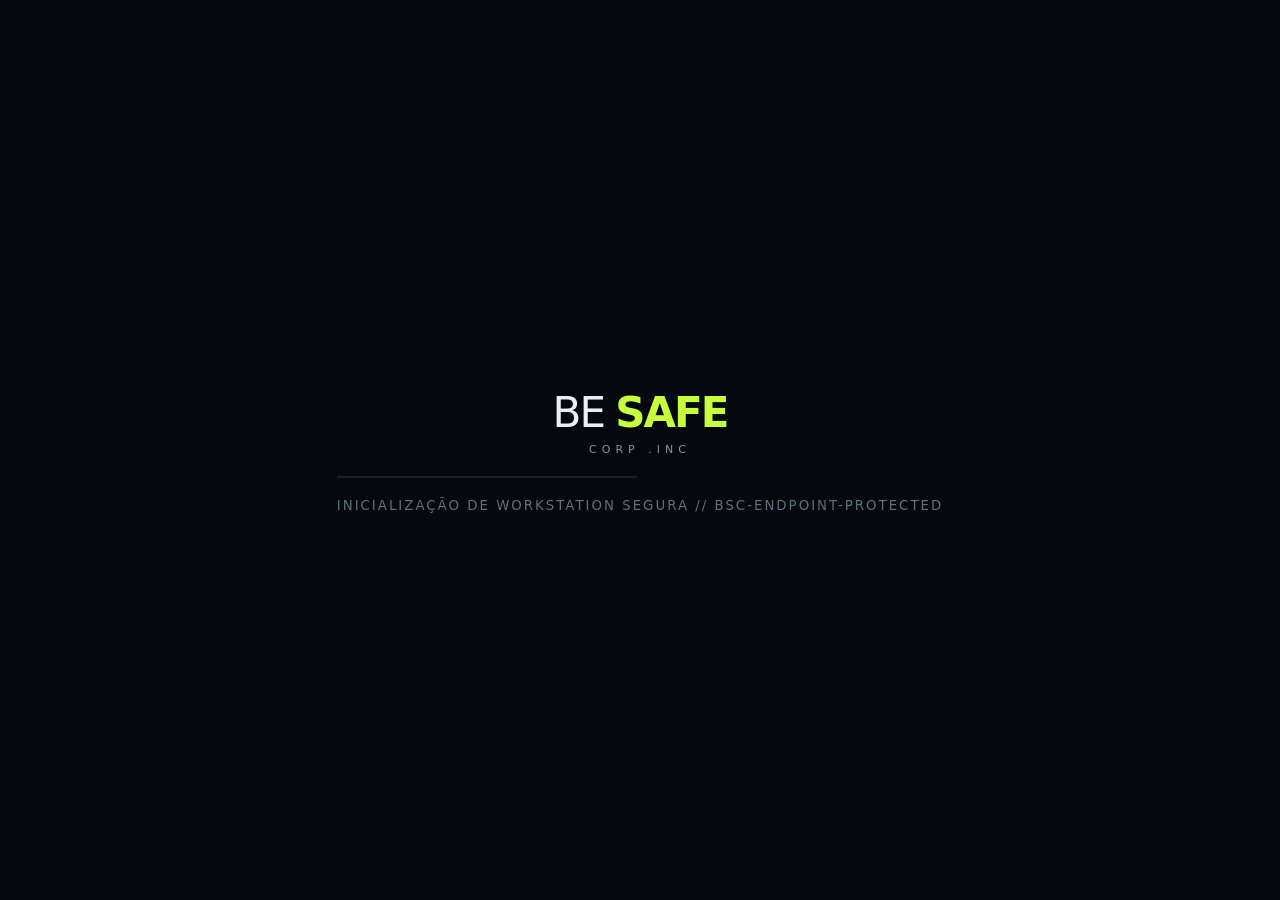
==== commit 8838a738: "Add files via upload" ====
--- a/index.html
+++ b/index.html
@@ -5,21 +5,21 @@
   <meta name="viewport" content="width=device-width,initial-scale=1" />
   <meta name="theme-color" content="#091018" />
   <meta name="description" content="Be Safe Corp .Inc Cyber Range — uma empresa simulada persistente para aprender cibersegurança trabalhando." />
-  <title>Be Safe Corp .Inc // Cyber Range Enterprise</title>
+  <title>Be Safe Corp .Inc // Cyber Range Enterprise v7.1</title>
   <link rel="stylesheet" href="assets/styles.css" />
 </head>
 <body>
-  <div id="boot" class="boot"><div class="boot-logo">BE <b>SAFE</b><span>CORP .INC</span></div><div class="boot-line"></div><small>SECURE WORKSTATION BOOT // BSC-ENDPOINT-PROTECTED</small></div>
+  <div id="boot" class="boot"><div class="boot-logo">BE <b>SAFE</b><span>CORP .INC</span></div><div class="boot-line"></div><small>INICIALIZAÇÃO DE WORKSTATION SEGURA // BSC-ENDPOINT-PROTECTED</small></div>
 
   <section id="onboarding" class="onboarding hidden" aria-modal="true">
     <div class="onboard-panel">
-      <div class="onboard-brand"><span>BE SAFE CORP .INC</span><small>PEOPLE & CYBERSECURITY // EMPLOYEE ONBOARDING</small></div>
+      <div class="onboard-brand"><span>BE SAFE CORP .INC</span><small>PESSOAS & CIBERSEGURANÇA // ONBOARDING DE FUNCIONÁRIO</small></div>
       <div class="onboard-grid">
         <div>
-          <div class="eyebrow">WELCOME TO THE COMPANY</div>
+          <div class="eyebrow">BEM-VINDO À EMPRESA</div>
           <h1>Seu primeiro dia<br><em>começa agora.</em></h1>
           <p>Isso não é uma lista de labs. Você recebe uma identidade corporativa, uma workstation e acesso às ferramentas da Be Safe Corp .Inc. O sistema observa o que você faz, em que ordem e com qual impacto.</p>
-          <div class="onboard-facts"><span>642 funcionários</span><span>718 endpoints</span><span>82 servidores</span><span>7 sites</span></div>
+          <div class="onboard-facts"><span>642 funcionários da empresa</span><span>718 endpoints</span><span>82 servidores</span><span>7 sites</span><span class="range-counter">Cyber Range: <b id="registrationCount">carregando...</b></span></div>
         </div>
         <form id="onboardForm" class="onboard-form">
           <label>Nome do funcionário<input id="workerName" autocomplete="name" required minlength="3" placeholder="Seu nome completo" /></label>
@@ -35,12 +35,12 @@
   <main id="desktop" class="desktop hidden">
     <header class="osbar">
       <button id="startButton" class="start-button"><span class="bsmark">BS</span><strong>BE SAFE</strong></button>
-      <div class="os-context"><span id="corpClock">08:07</span><b>BSC-HQ-SP</b><small>SECURE VLAN 50</small></div>
-      <div class="os-status"><button id="missionButton" class="status-pill mission-pill">MISSION <b id="missionStatus">0/0</b></button><button id="notifButton" class="status-pill">NOTICES <b id="notifCount">0</b></button><button id="profileButton" class="profile-chip"><span id="profileInitials">BS</span><div><b id="profileName">Employee</b><small id="profileRole">Cybersecurity Analyst</small></div></button></div>
+      <div class="os-context"><span id="corpClock">08:07</span><b>BSC-HQ-SP</b><small>VLAN SEGURA 50</small></div>
+      <div class="os-status"><button id="docsButton" class="status-pill docs-pill">DOCUMENTOS</button><button id="missionButton" class="status-pill mission-pill">MISSÃO <b id="missionStatus">0/0</b></button><button id="notifButton" class="status-pill">AVISOS <b id="notifCount">0</b></button><button id="profileButton" class="profile-chip"><span id="profileInitials">BS</span><div><b id="profileName">Employee</b><small id="profileRole">Cybersecurity Analyst</small></div></button></div>
     </header>
 
     <section class="desktop-area">
-      <div class="wallpaper-copy"><div class="wallpaper-kicker">BE SAFE CORP .INC // SECURITY OPERATIONS</div><h2 id="wallGreeting">BOM DIA.</h2><p>Seu trabalho está nos consoles, tickets, mensagens e evidências. Não existe botão “resposta correta”.</p></div>
+      <div class="wallpaper-copy"><div class="wallpaper-kicker">BE SAFE CORP .INC // OPERAÇÕES DE SEGURANÇA</div><h2 id="wallGreeting">BOM DIA.</h2><p>Seu trabalho está nos consoles, tickets, mensagens e evidências. Não existe botão “resposta correta”.</p></div>
       <div id="desktopIcons" class="desktop-icons"></div>
       <div id="windowLayer" class="window-layer"></div>
       <aside id="missionRail" class="mission-rail hidden"></aside>
@@ -48,17 +48,19 @@
       <aside id="startMenu" class="start-menu hidden"></aside>
     </section>
 
-    <footer class="dock"><div id="dockApps" class="dock-apps"></div><div class="dock-right"><span class="live-dot"></span><span id="shiftLabel">SHIFT 01 // ACTIVE</span></div></footer>
+    <footer class="dock"><div id="dockApps" class="dock-apps"></div><div class="dock-right"><span class="live-dot"></span><span id="shiftLabel">TURNO 01 // ATIVO</span></div></footer>
   </main>
 
   <div id="toastStack" class="toast-stack"></div>
 
+  <script src="assets/config.js"></script>
   <script src="data/corp-data.js"></script>
   <script src="data/enterprise-data.js"></script>
   <script src="assets/range-core.js"></script>
   <script src="assets/report.js"></script>
   <script src="assets/apps.js"></script>
   <script src="assets/enterprise-apps.js"></script>
+  <script src="assets/v7-extras.js"></script>
   <script src="assets/app.js"></script>
 </body>
 </html>
--- a/assets/styles.css
+++ b/assets/styles.css
@@ -7,3 +7,17 @@
 
 /* v6 ransomware / major incident */
 .ransom-banner{display:flex;justify-content:space-between;gap:18px;align-items:center;padding:14px 16px;margin-bottom:12px;border:1px solid #74404a;border-left:5px solid var(--red);background:linear-gradient(90deg,#271219,#101a21);border-radius:10px}.ransom-banner.contained{border-color:#356d4c;border-left-color:var(--green);background:linear-gradient(90deg,#10241a,#101a21)}.ransom-banner>div:first-child{display:grid;gap:4px}.ransom-banner b{font-size:13px}.ransom-banner span{font-size:9px;color:#aab8bf}.ir-gates{display:grid;grid-template-columns:repeat(5,1fr);gap:6px}.ir-gate{min-height:48px;border:1px solid #2e4654;background:#0a151d;border-radius:7px;padding:7px;display:grid;place-items:center;text-align:center;color:#738c99}.ir-gate span{font-size:13px}.ir-gate b{font-size:8px;letter-spacing:.4px}.ir-gate.done{border-color:#3a704c;background:#10251a;color:#8df0aa}.blast-grid{display:grid;grid-template-columns:repeat(4,minmax(150px,1fr));gap:8px}.blast-host{border:1px solid #304753;border-left:4px solid #617986;background:#0a151d;border-radius:8px;padding:9px}.blast-host header{display:flex;justify-content:space-between;gap:6px;align-items:center}.blast-host header b{font-size:9px}.blast-host p{font-size:8px;color:#879aa4;line-height:1.4;margin:7px 0}.blast-host small{font-size:7px;color:#637b88}.blast-host.encrypting,.blast-host.compromised,.blast-host.degraded{border-left-color:var(--red);background:#1d1014}.blast-host.contained,.blast-host.recovered,.blast-host.protected{border-left-color:var(--green);background:#0e1d15}.blast-host.targeted,.blast-host.attack-blocked{border-left-color:var(--orange)}.incident-timeline{display:grid;gap:8px;max-height:380px;overflow:auto}.incident-timeline>div{display:grid;grid-template-columns:50px 1fr;gap:10px;border-left:2px solid #2e5162;padding:3px 0 3px 10px}.incident-timeline time{font:8px Consolas,monospace;color:var(--cyan)}.incident-timeline span{font-size:8px;color:#94a6af;line-height:1.45}.incident-timeline b{color:#d8e4e8}@media(max-width:900px){.blast-grid{grid-template-columns:1fr 1fr}.ir-gates{grid-template-columns:repeat(2,1fr)}.ransom-banner{align-items:flex-start;flex-direction:column}}@media(max-width:560px){.blast-grid{grid-template-columns:1fr}}
+
+/* v7 realism, onboarding, role profiles, docs and live collaboration */
+.brand-svg{width:22px;height:22px;display:block}.desktop-icon .brand-svg{width:34px;height:34px}.dock-app .brand-svg{width:24px;height:24px;margin:auto}.window-title .brand-svg{width:18px;height:18px}.start-app .brand-svg{width:21px;height:21px}.chat-brand{display:flex;align-items:center;gap:9px}.chat-brand .brand-svg{width:25px;height:25px}.chat-brand span{font-weight:900;font-size:12px}.range-counter{border-color:#34555f!important;color:#dce9ef!important}.range-counter b{color:var(--lime)}
+.v7-section-hidden{display:none!important}.v7-section-panel{animation:v7Fade .16s ease}@keyframes v7Fade{from{opacity:.2;transform:translateY(3px)}}.mitre-grid{display:grid;grid-template-columns:repeat(4,1fr);gap:9px}.mitre-card{border:1px solid #274150;background:#0d1a23;border-radius:9px;padding:12px;display:grid;gap:5px}.mitre-card b{color:var(--cyan);font-size:11px}.mitre-card span{color:#90a4af;font-size:9px;line-height:1.4}
+.chat-badge{float:right;background:#e01e5a;color:#fff;border-radius:99px;min-width:18px;height:18px;padding:0 5px;display:inline-grid;place-items:center;font-size:8px;font-weight:900}.message.live{animation:livePulse .6s ease}@keyframes livePulse{0%{background:rgba(61,231,255,.12)}}
+.welcome-overlay,.tour-overlay{position:fixed;inset:0;z-index:20000;background:rgba(2,7,10,.88);backdrop-filter:blur(10px);display:grid;place-items:center;padding:24px}.welcome-card{width:min(920px,94vw);max-height:92vh;overflow:auto;background:linear-gradient(145deg,#0c1922,#071018);border:1px solid #315166;border-radius:22px;box-shadow:0 40px 110px #000;padding:38px;position:relative}.welcome-mark{position:absolute;right:30px;top:26px;width:58px;height:58px;border-radius:14px;background:var(--lime);display:grid;place-items:center;color:#071018;font-weight:1000;font-size:22px}.welcome-card h1{font-size:42px;line-height:1.05;letter-spacing:-2px;margin:12px 0}.welcome-card h1 em{font-style:normal;color:var(--lime)}.welcome-card>p{color:#9cb0bc;font-size:14px;line-height:1.6}.welcome-card>img{width:min(620px,100%);display:block;margin:22px 0;border-radius:15px;border:1px solid #2e4a5b;box-shadow:0 16px 40px rgba(0,0,0,.35)}.welcome-stats{display:grid;grid-template-columns:repeat(3,1fr);gap:8px;margin:16px 0}.welcome-stats span{background:#0c1a23;border:1px solid #243d4c;border-radius:10px;padding:11px;color:#728b98;font-size:8px}.welcome-stats b{display:block;color:#e7f0f5;font-size:10px;margin-bottom:4px}
+.confetti-layer{position:fixed;inset:0;pointer-events:none;z-index:21000;overflow:hidden}.confetti-layer i{position:absolute;top:-30px;width:10px;height:20px;border-radius:2px;animation:confettiFall linear forwards}@keyframes confettiFall{to{transform:translate3d(0,110vh,0) rotate(720deg);opacity:.25}}
+.tour-card{width:min(610px,92vw);background:#0d1a23;border:1px solid #36586d;border-radius:18px;padding:32px;box-shadow:0 30px 90px #000;position:relative}.tour-card>span{color:var(--cyan);font-size:9px;letter-spacing:2px;font-weight:900}.tour-card h2{font-size:28px;letter-spacing:-1px;margin:10px 0}.tour-card p{color:#92a7b2;line-height:1.65}.tour-arrow{position:absolute;right:28px;top:22px;color:var(--lime);font-size:48px;font-weight:900;animation:arrowMove 1s infinite alternate}@keyframes arrowMove{to{transform:translateX(9px)}}.tour-progress{display:flex;gap:5px;margin:22px 0}.tour-progress i{height:5px;flex:1;border-radius:99px;background:#203744}.tour-progress i.active{background:var(--lime)}
+.profile-page,.docs-page{padding:20px}.profile-hero{display:grid;grid-template-columns:minmax(360px,560px) 1fr;gap:25px;align-items:center;margin-bottom:18px}.profile-hero h1{font-size:38px;margin:8px 0;color:var(--role)}.profile-hero>div:last-child>p{color:#8fa4af}.id-card-preview{min-height:330px;background:linear-gradient(145deg,#0c1a22,#071018);border:1px solid #2d4b5c;border-left:8px solid var(--role);border-radius:18px;padding:25px;display:grid;grid-template-columns:120px 1fr;grid-template-rows:auto 1fr auto;gap:12px 20px;position:relative;box-shadow:0 18px 44px rgba(0,0,0,.3)}.id-card-brand{grid-column:1/3}.id-card-brand b{color:var(--role);font-size:24px}.id-card-brand span{margin-left:10px;color:#a3b3bc;font-weight:800}.id-photo{width:120px;height:150px;border-radius:12px;background:#132a37;display:grid;place-items:center;color:var(--role);font-size:38px;font-weight:1000}.id-info small{color:#6d8694;letter-spacing:1px}.id-info h2{font-size:25px;margin:9px 0}.id-info p{margin:5px 0;color:#91a6b0}.id-info>b{display:block;color:var(--role);margin-top:13px}.id-status{grid-column:1/3;border-top:1px solid #294352;padding-top:12px;color:#75e99b;font-size:9px;font-weight:900;letter-spacing:1px}.responsibility{padding:9px;border-bottom:1px solid #1b303c;color:#a3b5be;font-size:10px}.role-missions{display:flex;flex-wrap:wrap;gap:7px}.role-missions span{padding:8px 10px;border:1px solid #294454;border-radius:8px;background:#0b1720;font-size:9px;color:#b7c7ce}
+.docs-grid{display:grid;grid-template-columns:repeat(3,1fr);gap:12px}.doc-card{text-decoration:none;color:inherit;background:#0e1b25;border:1px solid #213947;border-radius:12px;padding:17px;min-height:170px;display:flex;flex-direction:column;transition:.16s}.doc-card:hover{transform:translateY(-2px);border-color:#3d657b;background:#10212c}.doc-card>span{color:var(--cyan);font-size:8px;font-weight:900;letter-spacing:1px}.doc-card h3{font-size:14px;margin:13px 0 8px}.doc-card p{font-size:9px;line-height:1.55;color:#7f95a5;flex:1}.doc-card b{font-size:9px;color:var(--lime)}.topology-doc{border-color:#3d5b2d}
+@media(max-width:900px){.profile-hero{grid-template-columns:1fr}.docs-grid{grid-template-columns:1fr 1fr}.welcome-stats{grid-template-columns:1fr}.mitre-grid{grid-template-columns:1fr 1fr}}@media(max-width:560px){.docs-grid{grid-template-columns:1fr}.id-card-preview{grid-template-columns:1fr}.id-card-brand,.id-status{grid-column:1}.id-photo{width:100px;height:120px}.welcome-card h1{font-size:32px}}
+/* v7.1 embedded corporate documentation */
+.docs-pill{border-color:#294f66!important;color:#8feeff!important}.docs-workspace{display:grid;grid-template-columns:290px minmax(0,1fr);gap:14px;min-height:620px}.docs-library{background:#09151d;border:1px solid #1e3543;border-radius:12px;overflow:auto}.docs-library-head{display:flex;flex-direction:column;gap:5px;padding:16px;border-bottom:1px solid #1e3543;position:sticky;top:0;background:#09151d;z-index:2}.docs-library-head b{font-size:10px;letter-spacing:1px;color:#dce9ef}.docs-library-head small{font-size:8px;color:#6f8996}.doc-list-item{width:100%;display:grid;grid-template-columns:42px 1fr;gap:10px;align-items:center;text-align:left;background:transparent;color:#c4d2d9;border:0;border-bottom:1px solid #142934;padding:13px;cursor:pointer}.doc-list-item:hover{background:#0e202a}.doc-list-item.active{background:#112b38;box-shadow:inset 3px 0 0 var(--cyan)}.doc-list-item>span{font-size:8px;font-weight:1000;color:var(--cyan);border:1px solid #31576a;border-radius:7px;padding:7px 4px;text-align:center}.doc-list-item b{display:block;font-size:10px;line-height:1.35}.doc-list-item small{display:block;margin-top:4px;color:#6f8996;font-size:8px}.docs-viewer{display:flex;flex-direction:column;min-width:0;background:#071119;border:1px solid #1e3543;border-radius:12px;overflow:hidden}.docs-viewer>header{display:flex;justify-content:space-between;gap:14px;align-items:flex-start;padding:15px 17px;border-bottom:1px solid #203744;background:#0b1821}.docs-viewer>header span{font-size:8px;letter-spacing:1px;color:var(--cyan);font-weight:900}.docs-viewer>header h3{font-size:15px;margin:6px 0}.docs-viewer>header p{font-size:9px;color:#77909d;margin:0;max-width:680px}.docs-frame-wrap{flex:1;min-height:520px;background:#20252a}.docs-frame{width:100%;height:100%;min-height:620px;border:0;background:white}.svg-doc-view{height:620px;overflow:auto;background:#e8edf0;padding:22px;display:flex;justify-content:center;align-items:flex-start}.svg-doc-view img{width:max(100%,1100px);height:auto}.docs-consistency{margin-top:14px}@media(max-width:900px){.docs-workspace{grid-template-columns:1fr}.docs-library{max-height:230px}.docs-viewer>header{flex-direction:column}.docs-frame,.svg-doc-view{min-height:500px;height:500px}}
+.context-docbar{display:flex;align-items:center;gap:7px;flex-wrap:wrap;margin:0 0 12px;padding:9px 12px;border:1px solid #203a49;border-radius:10px;background:#091821}.context-docbar>span{font-size:8px;font-weight:1000;letter-spacing:1px;color:#7194a5;margin-right:3px}.context-docbar .btn{font-size:8px;padding:7px 9px}.os-status .docs-pill{white-space:nowrap}
